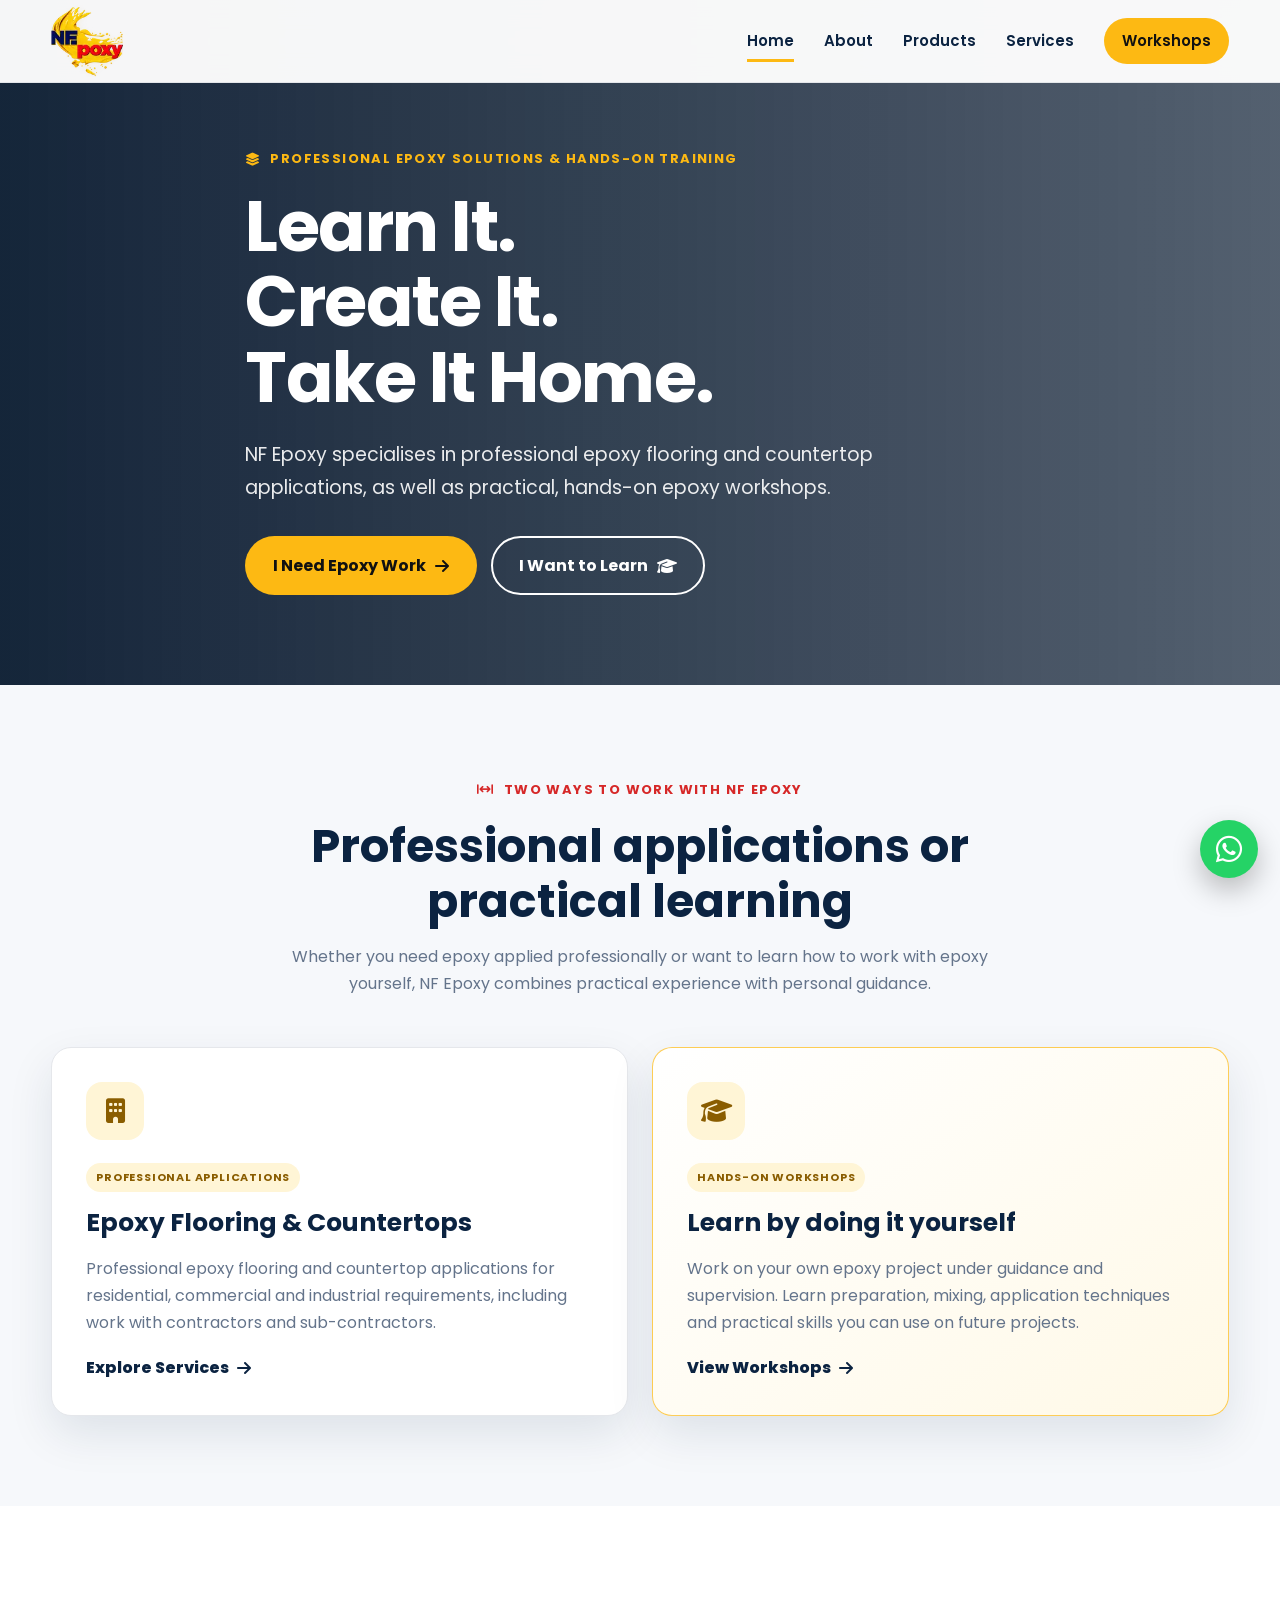
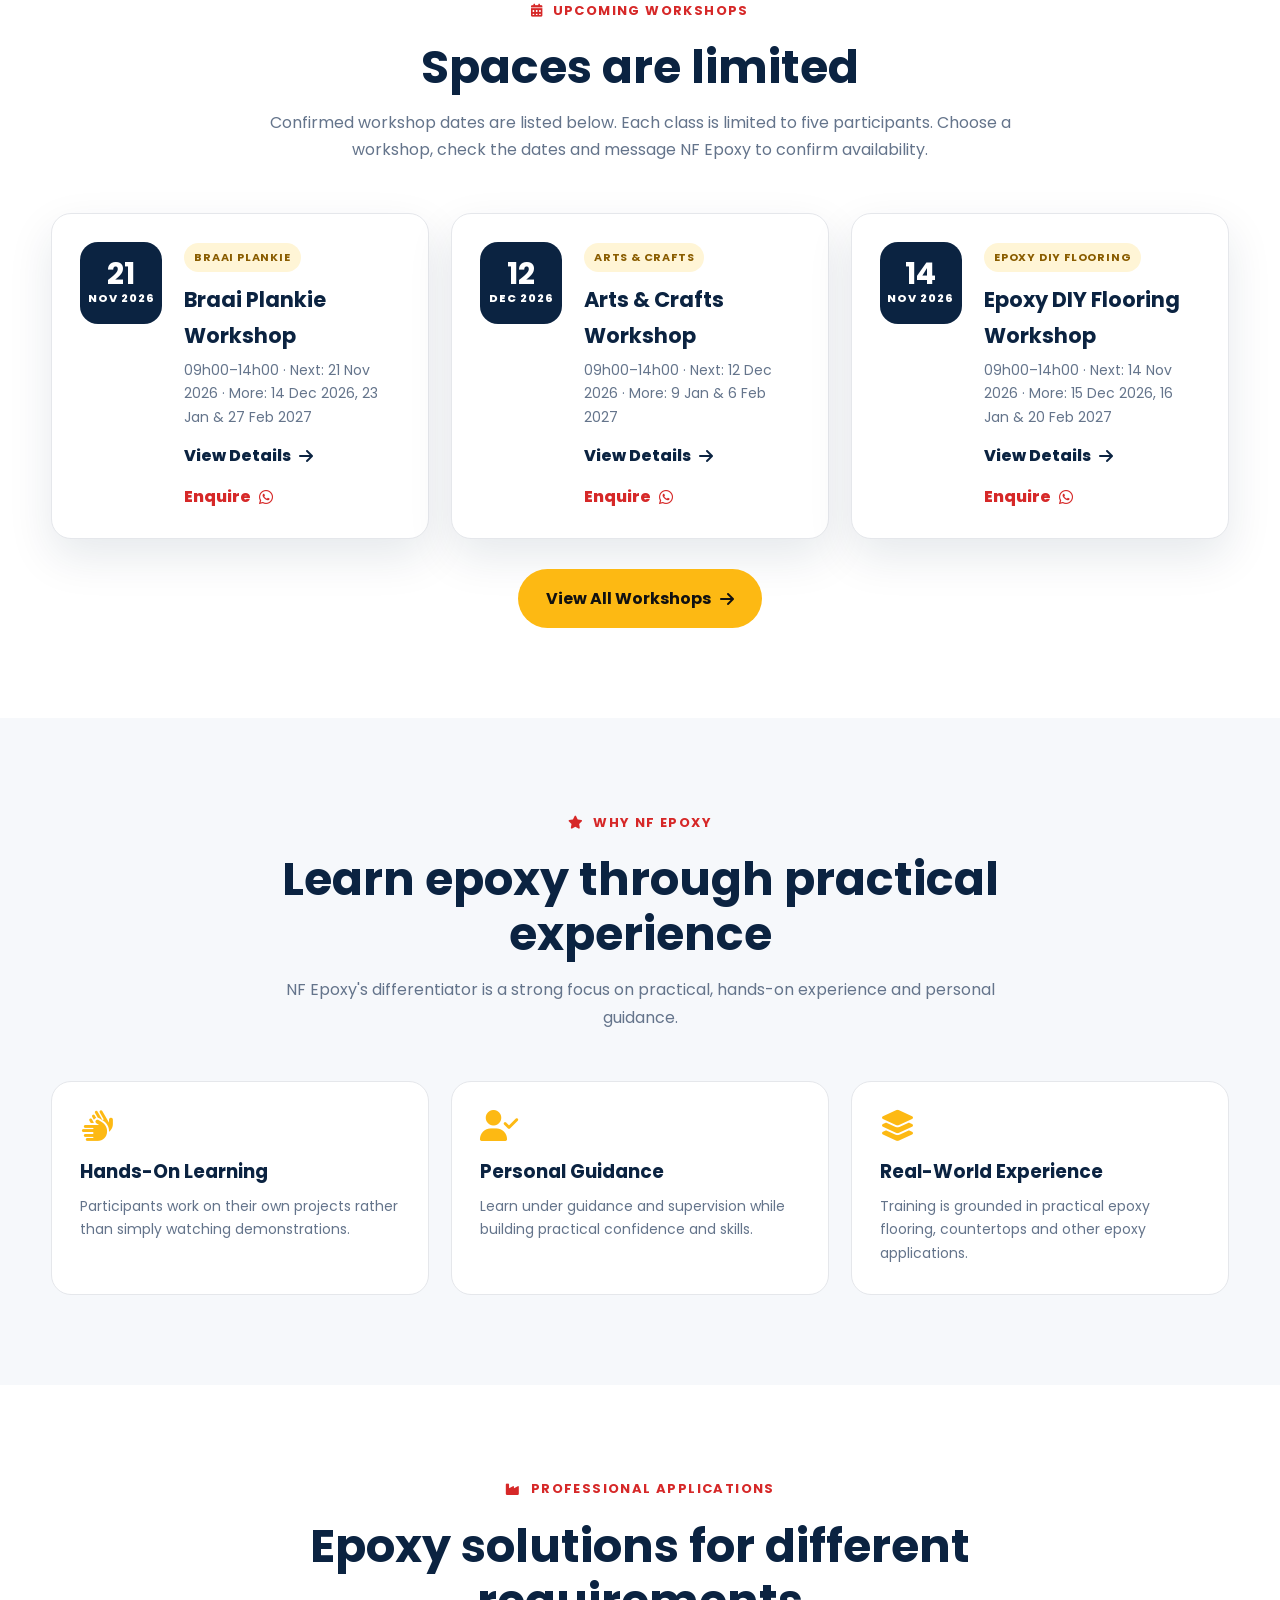
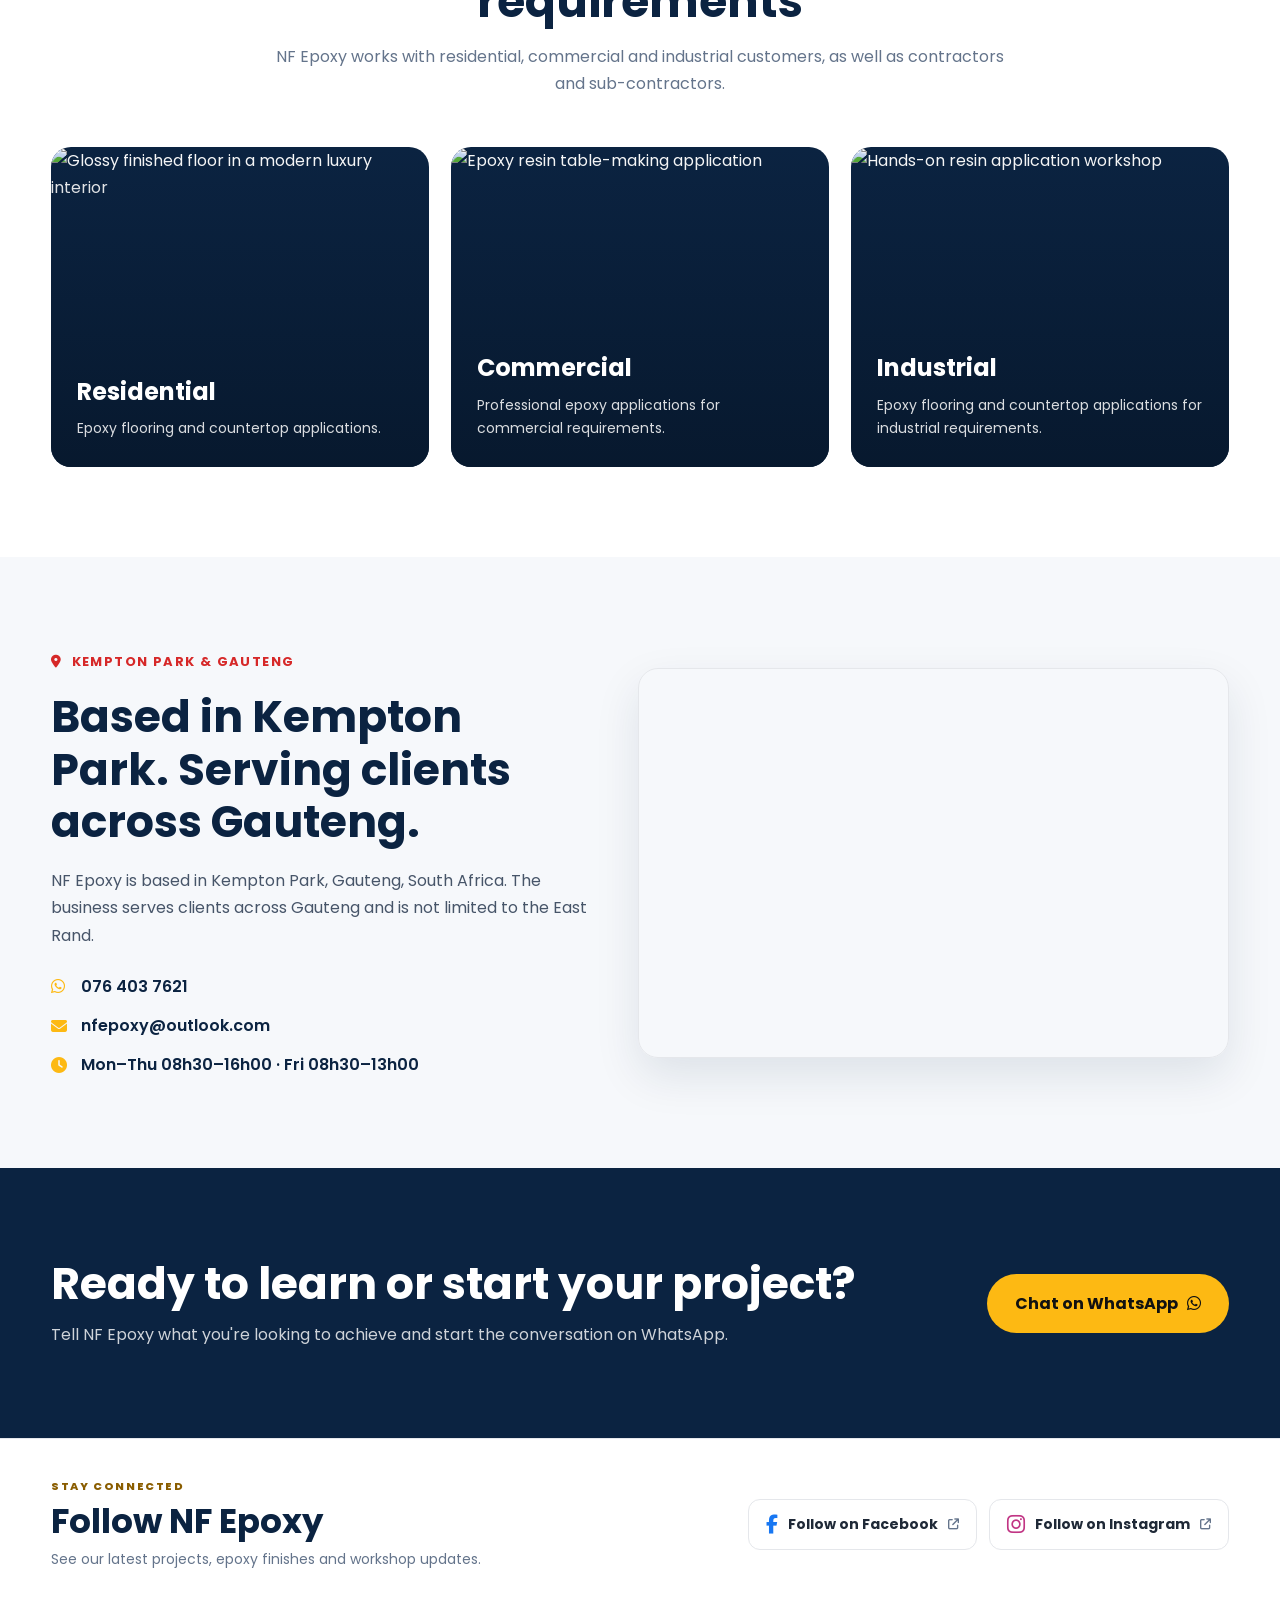
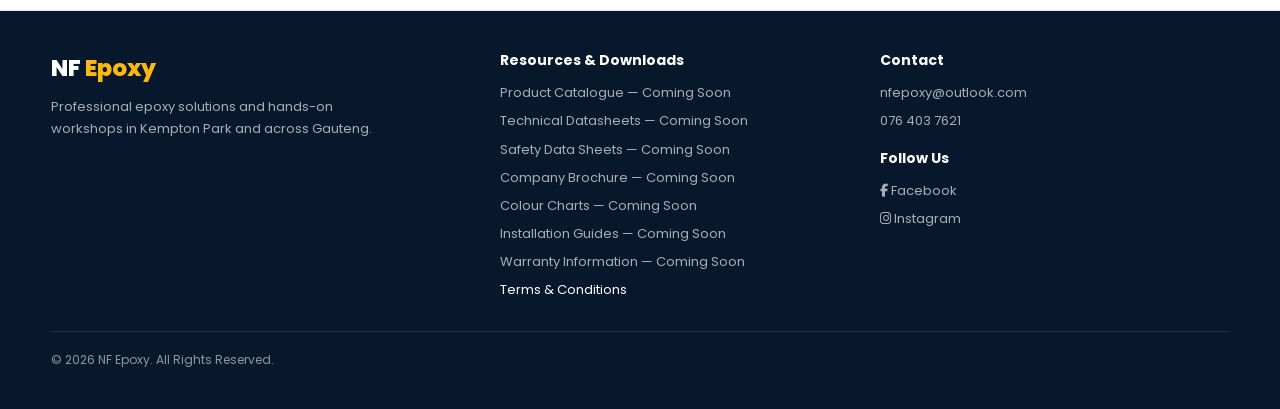
==== index.html @ d9f182e6 "Remove past workshop dates and show next upcoming sessions" ====
<!doctype html>
<html lang="en">
<head>
<meta charset="utf-8">
<meta name="viewport" content="width=device-width, initial-scale=1">
<meta name="description" content="NF Epoxy provides professional epoxy flooring and countertop applications and practical, hands-on epoxy workshops in Kempton Park and across Gauteng.">
    <link rel="icon" href="favicon.svg?v=3" type="image/svg+xml">
<link rel="manifest" href="site.webmanifest">
<meta property="og:type" content="website">
<meta property="og:site_name" content="NF Epoxy">
<meta property="og:title" content="NF Epoxy | Epoxy Solutions & Hands-On Workshops">
<meta property="og:description" content="NF Epoxy provides professional epoxy flooring and countertop applications and practical, hands-on epoxy workshops in Kempton Park and across Gauteng.">
<meta property="og:url" content="https://deighandk-lab.github.io/NF-Epoxy/">
<meta name="twitter:card" content="summary">
<link rel="canonical" href="https://deighandk-lab.github.io/NF-Epoxy/">
<meta name="theme-color" content="#0B2341">
<title>NF Epoxy | Epoxy Solutions & Hands-On Workshops</title>
<link rel="preconnect" href="https://fonts.googleapis.com"><link rel="preconnect" href="https://fonts.gstatic.com" crossorigin>
<link href="https://fonts.googleapis.com/css2?family=Poppins:wght@400;500;600;700;800&display=swap" rel="stylesheet">
<link rel="stylesheet" href="https://cdnjs.cloudflare.com/ajax/libs/font-awesome/6.5.2/css/all.min.css">
<link rel="stylesheet" href="assets/css/style.css">
</head>
<body>
<header><div class="container nav"><a class="logo" href="index.html" aria-label="NF Epoxy home">NF <span>Epoxy</span></a><nav class="nav-links" id="navLinks" aria-label="Main navigation"><a class="active" href="index.html">Home</a><a href="pages/about.html">About</a><a href="pages/products.html">Products</a><a href="pages/services.html">Services</a><a href="pages/workshops.html" class="nav-cta">Workshops</a></nav><button class="menu-toggle" id="menuToggle" aria-label="Open navigation" aria-expanded="false" aria-controls="navLinks"><i class="fas fa-bars"></i></button></div></header>
<main>
<section class="hero"><div class="container hero-content"><div class="eyebrow"><i class="fas fa-layer-group"></i> Professional Epoxy Solutions & Hands-On Training</div><h1>Learn It.<br>Create It.<br>Take It Home.</h1><p>NF Epoxy specialises in professional epoxy flooring and countertop applications, as well as practical, hands-on epoxy workshops.</p><div class="actions"><a class="btn primary" href="pages/services.html">I Need Epoxy Work <i class="fas fa-arrow-right"></i></a><a class="btn outline" href="pages/workshops.html">I Want to Learn <i class="fas fa-graduation-cap"></i></a></div></div></section>
<section><div class="container"><div class="section-head"><div class="eyebrow" style="color:var(--red)"><i class="fas fa-arrows-left-right-to-line"></i> Two Ways to Work With NF Epoxy</div><h2>Professional applications or practical learning</h2><p>Whether you need epoxy applied professionally or want to learn how to work with epoxy yourself, NF Epoxy combines practical experience with personal guidance.</p></div><div class="dual-grid"><article class="dual-card"><div class="dual-icon"><i class="fas fa-building"></i></div><span class="tag">Professional Applications</span><h3>Epoxy Flooring & Countertops</h3><p>Professional epoxy flooring and countertop applications for residential, commercial and industrial requirements, including work with contractors and sub-contractors.</p><a class="text-link" href="pages/services.html">Explore Services <i class="fas fa-arrow-right"></i></a></article><article class="dual-card featured"><div class="dual-icon"><i class="fas fa-graduation-cap"></i></div><span class="tag">Hands-On Workshops</span><h3>Learn by doing it yourself</h3><p>Work on your own epoxy project under guidance and supervision. Learn preparation, mixing, application techniques and practical skills you can use on future projects.</p><a class="text-link" href="pages/workshops.html">View Workshops <i class="fas fa-arrow-right"></i></a></article></div></div></section>
<section class="light"><div class="container"><div class="section-head"><div class="eyebrow" style="color:var(--red)"><i class="fas fa-calendar-days"></i> Upcoming Workshops</div><h2>Spaces are limited</h2><p>Confirmed workshop dates are listed below. Each class is limited to five participants. Choose a workshop, check the dates and message NF Epoxy to confirm availability.</p></div><div class="workshop-preview-grid"><article class="workshop-preview"><div class="date-badge"><strong>21</strong><span>NOV 2026</span></div><div><span class="tag">Braai Plankie</span><h3>Braai Plankie Workshop</h3><p>09h00–14h00 · Next: 21 Nov 2026 · More: 14 Dec 2026, 23 Jan & 27 Feb 2027</p><div class="preview-actions"><a class="text-link" href="pages/workshops.html#braai-workshop">View Details <i class="fas fa-arrow-right"></i></a><a class="text-link" href="https://wa.me/27764037621?text=Hi%20NF%20Epoxy%2C%20I%E2%80%99d%20like%20to%20enquire%20about%20the%20Braai%20Plankie%20Workshop%20on%2021%20November%202026.%20Please%20confirm%20availability.">Enquire <i class="fab fa-whatsapp"></i></a></div></div></article><article class="workshop-preview"><div class="date-badge"><strong>12</strong><span>DEC 2026</span></div><div><span class="tag">Arts & Crafts</span><h3>Arts & Crafts Workshop</h3><p>09h00–14h00 · Next: 12 Dec 2026 · More: 9 Jan & 6 Feb 2027</p><div class="preview-actions"><a class="text-link" href="pages/workshops.html#arts-crafts-workshop">View Details <i class="fas fa-arrow-right"></i></a><a class="text-link" href="https://wa.me/27764037621?text=Hi%20NF%20Epoxy%2C%20I%E2%80%99d%20like%20to%20enquire%20about%20the%20Arts%20%26%20Crafts%20Workshop%20on%2012%20December%202026.%20Please%20confirm%20availability.">Enquire <i class="fab fa-whatsapp"></i></a></div></div></article><article class="workshop-preview"><div class="date-badge"><strong>14</strong><span>NOV 2026</span></div><div><span class="tag">Epoxy DIY Flooring</span><h3>Epoxy DIY Flooring Workshop</h3><p>09h00–14h00 · Next: 14 Nov 2026 · More: 15 Dec 2026, 16 Jan & 20 Feb 2027</p><div class="preview-actions"><a class="text-link" href="pages/workshops.html#flooring-workshop">View Details <i class="fas fa-arrow-right"></i></a><a class="text-link" href="https://wa.me/27764037621?text=Hi%20NF%20Epoxy%2C%20I%E2%80%99d%20like%20to%20enquire%20about%20the%20Epoxy%20DIY%20Flooring%20Workshop%20on%2014%20November%202026.%20Please%20confirm%20availability.">Enquire <i class="fab fa-whatsapp"></i></a></div></div></article></div><div style="text-align:center;margin-top:30px"><a class="btn primary" href="pages/workshops.html">View All Workshops <i class="fas fa-arrow-right"></i></a></div></div></section>
<section><div class="container"><div class="section-head"><div class="eyebrow" style="color:var(--red)"><i class="fas fa-star"></i> Why NF Epoxy</div><h2>Learn epoxy through practical experience</h2><p>NF Epoxy's differentiator is a strong focus on practical, hands-on experience and personal guidance.</p></div><div class="features"><article class="feature"><i class="fas fa-hands"></i><h3>Hands-On Learning</h3><p>Participants work on their own projects rather than simply watching demonstrations.</p></article><article class="feature"><i class="fas fa-user-check"></i><h3>Personal Guidance</h3><p>Learn under guidance and supervision while building practical confidence and skills.</p></article><article class="feature"><i class="fas fa-layer-group"></i><h3>Real-World Experience</h3><p>Training is grounded in practical epoxy flooring, countertops and other epoxy applications.</p></article></div></div></section>
<section class="light"><div class="container"><div class="section-head"><div class="eyebrow" style="color:var(--red)"><i class="fas fa-industry"></i> Professional Applications</div><h2>Epoxy solutions for different requirements</h2><p>NF Epoxy works with residential, commercial and industrial customers, as well as contractors and sub-contractors.</p></div><div class="application-grid"><article class="application"><img src="https://images.pexels.com/photos/7257922/pexels-photo-7257922.jpeg?auto=compress&cs=tinysrgb&dpr=1&w=900" alt="Glossy finished floor in a modern luxury interior" loading="lazy" decoding="async"><div class="overlay"><h3>Residential</h3><p>Epoxy flooring and countertop applications.</p></div></article><article class="application"><img src="https://images.pexels.com/photos/15209792/pexels-photo-15209792/free-photo-of-man-making-table.jpeg?auto=compress&cs=tinysrgb&dpr=1&w=900" alt="Epoxy resin table-making application" loading="lazy" decoding="async"><div class="overlay"><h3>Commercial</h3><p>Professional epoxy applications for commercial requirements.</p></div></article><article class="application"><img src="https://images.pexels.com/photos/15060419/pexels-photo-15060419/free-photo-of-a-man-is-using-a-torch-to-make-a-wooden-object.jpeg?auto=compress&cs=tinysrgb&dpr=1&w=900" alt="Hands-on resin application workshop" loading="lazy" decoding="async"><div class="overlay"><h3>Industrial</h3><p>Epoxy flooring and countertop applications for industrial requirements.</p></div></article></div></div></section>
<section><div class="container location-section"><div class="copy"><div class="eyebrow" style="color:var(--red)"><i class="fas fa-location-dot"></i> Kempton Park & Gauteng</div><h2>Based in Kempton Park. Serving clients across Gauteng.</h2><p>NF Epoxy is based in Kempton Park, Gauteng, South Africa. The business serves clients across Gauteng and is not limited to the East Rand.</p><div class="contact-mini"><div><i class="fab fa-whatsapp"></i><a href="https://wa.me/27764037621">076 403 7621</a></div><div><i class="fas fa-envelope"></i><a href="mailto:nfepoxy@outlook.com">nfepoxy@outlook.com</a></div><div><i class="fas fa-clock"></i><span>Mon–Thu 08h30–16h00 · Fri 08h30–13h00</span></div></div></div><div class="map-wrap"><iframe title="Map showing Kempton Park, Gauteng" src="https://www.google.com/maps?q=Kempton%20Park%2C%20Gauteng%2C%20South%20Africa&output=embed" loading="lazy" referrerpolicy="no-referrer-when-downgrade"></iframe></div></div></section>
<section class="cta"><div class="container cta-box"><div><h2>Ready to learn or start your project?</h2><p>Tell NF Epoxy what you're looking to achieve and start the conversation on WhatsApp.</p></div><a class="btn primary" href="https://wa.me/27764037621?text=Hi%20NF%20Epoxy%2C%20I%E2%80%99d%20like%20to%20make%20an%20enquiry.">Chat on WhatsApp <i class="fab fa-whatsapp"></i></a></div></section>
</main>
<section class="social-follow"><div class="container social-follow-inner"><div><span class="social-follow-eyebrow">STAY CONNECTED</span><h2>Follow NF Epoxy</h2><p>See our latest projects, epoxy finishes and workshop updates.</p></div><div class="social-follow-links"><a class="social-follow-link facebook-link" href="https://www.facebook.com/profile.php?id=61595437467172" target="_blank" rel="noopener noreferrer"><i class="fab fa-facebook-f" aria-hidden="true"></i><span>Follow on Facebook</span><i class="fas fa-arrow-up-right-from-square social-external" aria-hidden="true"></i></a><a class="social-follow-link instagram-link" href="https://www.instagram.com/nfepoxyza/" target="_blank" rel="noopener noreferrer"><i class="fab fa-instagram" aria-hidden="true"></i><span>Follow on Instagram</span><i class="fas fa-arrow-up-right-from-square social-external" aria-hidden="true"></i></a></div></div></section>
<footer><div class="container footer"><div><div class="footer-logo">NF <span>Epoxy</span></div><p class="footer-copy">Professional epoxy solutions and hands-on workshops in Kempton Park and across Gauteng.</p></div><div class="footer-links"><strong>Resources & Downloads</strong><span>Product Catalogue — Coming Soon</span><span>Technical Datasheets — Coming Soon</span><span>Safety Data Sheets — Coming Soon</span><span>Company Brochure — Coming Soon</span><span>Colour Charts — Coming Soon</span><span>Installation Guides — Coming Soon</span><span>Warranty Information — Coming Soon</span></div><div class="footer-contact"><strong>Contact</strong><a href="mailto:nfepoxy@outlook.com">nfepoxy@outlook.com</a><a href="tel:+27764037621">076 403 7621</a><strong class="social-heading">Follow Us</strong><a href="https://www.facebook.com/profile.php?id=61595437467172" target="_blank" rel="noopener noreferrer" aria-label="NF Epoxy on Facebook"><i class="fab fa-facebook-f" aria-hidden="true"></i> Facebook</a><a href="https://www.instagram.com/nfepoxyza/" target="_blank" rel="noopener noreferrer" aria-label="NF Epoxy on Instagram"><i class="fab fa-instagram" aria-hidden="true"></i> Instagram</a></div><div class="copyright">© 2026 NF Epoxy. All Rights Reserved.</div></div></footer>
<a class="whatsapp-float" href="https://wa.me/27764037621?text=Hi%20NF%20Epoxy%2C%20I%E2%80%99d%20like%20to%20make%20an%20enquiry." aria-label="Chat with NF Epoxy on WhatsApp"><i class="fab fa-whatsapp"></i></a>
<script src="assets/js/main.js"></script>
</body>
</html>
---- assets/css/style.css ----
:root{--navy:#0B2341;--navy-dark:#07182d;--yellow:#FDB913;--red:#D62828;--bg:#F6F8FB;--text:#1F2937;--muted:#64748B;--white:#fff;--border:#E5E7EB;--shadow:0 18px 45px rgba(11,35,65,.10);--radius:20px}*{box-sizing:border-box;margin:0;padding:0;scroll-behavior:smooth}html{scroll-padding-top:82px}body{font-family:Poppins,sans-serif;background:var(--bg);color:var(--text);line-height:1.7}a{text-decoration:none;color:inherit}img{display:block;width:100%;height:auto}button{font:inherit}.container{width:min(1180px,92%);margin:auto}header{position:fixed;inset:0 0 auto;z-index:1000;background:rgba(255,255,255,.96);backdrop-filter:blur(14px);border-bottom:1px solid rgba(11,35,65,.08)}.nav{height:82px;display:flex;align-items:center;justify-content:space-between}.logo{font-size:28px;font-weight:800;color:var(--navy)}.logo span,.footer-logo span{color:var(--yellow)}.nav-links{display:flex;align-items:center;gap:30px}.nav-links a{font-size:15px;font-weight:600;color:var(--navy);position:relative}.nav-links a:not(.nav-cta)::after{content:"";position:absolute;left:0;bottom:-8px;width:0;height:3px;background:var(--yellow);transition:.25s}.nav-links a:hover::after,.nav-links a.active::after{width:100%}.nav-cta{background:var(--yellow);padding:10px 18px;border-radius:999px;color:#111!important}.menu-toggle{display:none;border:0;background:transparent;color:var(--navy);font-size:24px;cursor:pointer}.hero{min-height:72vh;padding:145px 0 90px;display:flex;align-items:center;color:#fff;background:linear-gradient(90deg,rgba(7,24,45,.94),rgba(7,24,45,.68)),url("https://images.pexels.com/photos/18273275/pexels-photo-18273275/free-photo-of-interior-of-a-modern-luxury-house.jpeg?auto=compress&dpr=1&w=1800") center/cover no-repeat}.hero-content{max-width:790px}.eyebrow{display:inline-flex;gap:9px;align-items:center;color:var(--yellow);font-size:13px;font-weight:700;letter-spacing:1.4px;text-transform:uppercase;margin-bottom:18px}.hero h1{font-size:clamp(43px,6vw,70px);line-height:1.08;letter-spacing:-1.5px;margin-bottom:24px}.hero p{max-width:700px;font-size:19px;color:rgba(255,255,255,.9);margin-bottom:32px}.actions{display:flex;flex-wrap:wrap;gap:14px}.btn{display:inline-flex;align-items:center;justify-content:center;gap:9px;padding:14px 26px;border-radius:999px;font-weight:700;border:2px solid transparent;transition:.25s;cursor:pointer}.primary{background:var(--yellow);color:#111}.primary:hover{transform:translateY(-3px);box-shadow:0 12px 25px rgba(253,185,19,.25)}.outline{border-color:#fff;color:#fff}.outline:hover{background:#fff;color:var(--navy)}section{padding:90px 0}.light{background:var(--white)}.section-head{text-align:center;max-width:760px;margin:0 auto 50px}.section-head h2{font-size:clamp(32px,4vw,46px);line-height:1.2;color:var(--navy);margin-bottom:14px}.section-head p{color:var(--muted)}.split{display:grid;grid-template-columns:1fr 1fr;gap:60px;align-items:center}.copy h2{font-size:clamp(32px,4vw,44px);line-height:1.2;color:var(--navy);margin-bottom:18px}.copy p{color:#475569;margin-bottom:16px}.checks{list-style:none;display:grid;gap:10px;margin-top:18px}.checks li{display:flex;gap:10px}.checks i{color:var(--yellow);margin-top:5px}.dual-grid{display:grid;grid-template-columns:1fr 1fr;gap:24px}.dual-card,.service-card{padding:34px;background:#fff;border:1px solid var(--border);border-radius:var(--radius);box-shadow:var(--shadow);position:relative}.dual-card.featured{border-color:rgba(253,185,19,.7);background:linear-gradient(145deg,#fff,#fff9e7)}.dual-icon,.product-icon{width:58px;height:58px;display:grid;place-items:center;border-radius:16px;background:#FFF5D6;color:#8A5D00;font-size:25px;margin-bottom:22px}.dual-card h3,.service-card h3{color:var(--navy);font-size:25px;margin-bottom:10px}.dual-card p,.service-card p{color:var(--muted);margin-bottom:18px}.text-link{border:0;background:transparent;color:var(--navy);font-weight:800;display:inline-flex;gap:8px;align-items:center;cursor:pointer}.text-link:hover{color:var(--red)}.tag{display:inline-block;margin-bottom:10px;padding:5px 10px;border-radius:999px;background:#FFF5D6;color:#8A5D00;font-size:11px;font-weight:700;text-transform:uppercase;letter-spacing:.8px}.cards{display:grid;grid-template-columns:repeat(3,1fr);gap:22px}.card{background:#fff;border:1px solid var(--border);border-radius:var(--radius);overflow:hidden;box-shadow:var(--shadow)}.card-body{padding:24px}.card h3{color:var(--navy);font-size:20px;margin-bottom:8px}.card p{font-size:14px;color:var(--muted)}.features{display:grid;grid-template-columns:repeat(3,1fr);gap:22px}.feature{padding:28px;background:#fff;border:1px solid var(--border);border-radius:var(--radius)}.feature i{font-size:31px;color:var(--yellow);margin-bottom:15px}.feature h3{color:var(--navy);margin-bottom:7px}.feature p{font-size:14px;color:var(--muted)}.application-grid{display:grid;grid-template-columns:repeat(3,1fr);gap:22px}.application{min-height:320px;position:relative;overflow:hidden;border-radius:var(--radius);color:#fff;background:var(--navy)}.application img{height:100%;min-height:320px;object-fit:cover;transition:.3s}.application:hover img{transform:scale(1.04)}.overlay{position:absolute;inset:0;display:flex;flex-direction:column;justify-content:flex-end;padding:26px;background:linear-gradient(transparent,rgba(7,24,45,.94))}.overlay h3{font-size:24px;margin-bottom:5px}.overlay p{font-size:14px;color:rgba(255,255,255,.85)}.workshop-preview-grid{display:grid;grid-template-columns:repeat(3,1fr);gap:22px}.workshop-preview{display:grid;grid-template-columns:auto 1fr;gap:22px;padding:28px;background:#fff;border:1px solid var(--border);border-radius:var(--radius);box-shadow:var(--shadow)}.date-badge{width:82px;height:82px;border-radius:18px;background:var(--navy);color:#fff;display:flex;flex-direction:column;align-items:center;justify-content:center}.date-badge strong{font-size:30px;line-height:1}.date-badge span{font-size:11px;font-weight:800;letter-spacing:1px}.workshop-preview h3{color:var(--navy);font-size:21px;margin-bottom:5px}.workshop-preview p{color:var(--muted);font-size:14px;margin-bottom:12px}.workshop-grid{display:grid;grid-template-columns:repeat(3,1fr);gap:26px}.flip-card{perspective:1400px;min-height:650px;scroll-margin-top:110px}.flip-inner{position:relative;width:100%;height:100%;min-height:650px;transition:transform .65s;transform-style:preserve-3d}.flip-card.flipped .flip-inner{transform:rotateY(180deg)}.flip-face{position:absolute;inset:0;backface-visibility:hidden;border:1px solid var(--border);border-radius:var(--radius);box-shadow:var(--shadow);padding:34px;background:#fff;overflow:auto}.flip-front{display:flex;flex-direction:column;align-items:flex-start;justify-content:center;background:linear-gradient(145deg,#fff,#f7f9fc)}.flip-front h3{font-size:30px;color:var(--navy);line-height:1.2;margin-bottom:10px}.flip-front p{color:var(--muted);margin-bottom:24px}.workshop-date{display:flex;align-items:center;gap:12px;color:var(--navy);margin-bottom:20px}.workshop-date strong{font-size:64px;line-height:1}.workshop-date span{font-size:14px;font-weight:800;line-height:1.15;letter-spacing:1px}.workshop-dates{display:flex;flex-wrap:wrap;gap:8px;margin:0 0 24px}.workshop-dates span{display:inline-flex;align-items:center;padding:7px 10px;border-radius:999px;background:#FFF5D6;color:#8A5D00;font-size:12px;font-weight:800}.flip-back{transform:rotateY(180deg)}.flip-back h3{font-size:26px;color:var(--navy);margin-bottom:10px}.flip-back .checks{font-size:14px}.price-row{display:grid;grid-template-columns:1fr 1fr;gap:14px;margin:24px 0}.price-row>div{padding:16px;border:1px solid var(--border);border-radius:14px;background:#F8FAFC}.price-row small{display:block;color:var(--muted);font-size:11px;line-height:1.4}.price-row strong{display:block;color:var(--navy);font-size:22px}.availability{font-weight:700;color:var(--red);font-size:14px}.card-actions{display:flex;align-items:center;gap:18px;flex-wrap:wrap;margin-top:18px}.category-grid,.audience-grid,.resource-grid{display:grid;grid-template-columns:repeat(3,1fr);gap:18px}.category-card{padding:24px;border:1px solid var(--border);border-radius:16px;background:#fff;text-align:center}.category-card i{font-size:25px;color:var(--yellow);margin-bottom:10px}.category-card h3{color:var(--navy);font-size:18px}.category-card span{font-size:12px;color:var(--muted)}.audience-grid{grid-template-columns:repeat(3,1fr)}.audience-grid span{padding:18px;text-align:center;background:#fff;border:1px solid var(--border);border-radius:14px;font-weight:700;color:var(--navy)}.service-grid{display:grid;grid-template-columns:1fr 1fr;gap:24px}.placeholder{border:2px dashed #CBD5E1;background:#F8FAFC;border-radius:var(--radius);padding:30px;text-align:center;color:var(--muted)}.placeholder strong{display:block;color:var(--navy);font-size:18px;margin-bottom:6px}.placeholder small{display:block;margin-top:10px;color:#94A3B8}.product-placeholder{overflow:visible}.map-wrap{overflow:hidden;border-radius:var(--radius);border:1px solid var(--border);box-shadow:var(--shadow);height:390px}.map-wrap iframe{width:100%;height:100%;border:0}.location-section{display:grid;grid-template-columns:1fr 1.1fr;gap:50px;align-items:center}.copy h2{font-size:clamp(32px,4vw,44px);line-height:1.2;color:var(--navy);margin-bottom:18px}.copy p{color:#475569;margin-bottom:16px}.contact-mini{display:grid;gap:12px;margin-top:24px}.contact-mini div{display:flex;gap:10px;align-items:center;color:var(--navy);font-weight:600}.contact-mini i{color:var(--yellow);width:20px}.about-panel h2{font-size:clamp(32px,4vw,44px);line-height:1.2;color:var(--navy);margin-bottom:18px}.about-panel p{color:#475569;margin-bottom:16px}.stat-card{padding:24px;background:#fff;border:1px solid var(--border);border-radius:16px}.stat-card strong{display:block;color:var(--navy);font-size:21px}.stat-card span{font-size:13px;color:var(--muted)}.about-stat-grid{display:grid;grid-template-columns:1fr 1fr;gap:16px}.resource-grid{grid-template-columns:repeat(4,1fr)}.cta{background:var(--navy);color:#fff}.cta-box{display:flex;align-items:center;justify-content:space-between;gap:30px}.cta h2{font-size:clamp(30px,4vw,44px);line-height:1.2;margin-bottom:10px}.cta p{color:rgba(255,255,255,.8)}footer{background:var(--navy-dark);color:#fff;padding:38px 0}.footer{display:grid;grid-template-columns:1.2fr 1fr 1fr;gap:30px;align-items:start}.footer-logo{font-size:23px;font-weight:800}.footer-copy{font-size:13px;color:rgba(255,255,255,.65);max-width:330px;margin-top:8px}.footer-links,.footer-contact{display:grid;gap:6px;font-size:13px}.footer-links strong,.footer-contact strong{font-size:14px;color:#fff;margin-bottom:4px}.footer-links span,.footer-contact span,.footer-contact a{color:rgba(255,255,255,.65)}.footer-contact a:hover{color:var(--yellow)}.copyright{grid-column:1/-1;border-top:1px solid rgba(255,255,255,.12);padding-top:18px;font-size:12px;color:rgba(255,255,255,.55)}.whatsapp-float{position:fixed;right:22px;bottom:22px;width:58px;height:58px;border-radius:50%;display:grid;place-items:center;background:#25D366;color:#fff;font-size:30px;z-index:1100;box-shadow:0 12px 28px rgba(0,0,0,.25);transition:.2s}.whatsapp-float:hover{transform:translateY(-3px)}:focus-visible{outline:3px solid var(--yellow);outline-offset:3px}@media(max-width:1100px){.workshop-grid{grid-template-columns:1fr 1fr}.workshop-preview-grid{grid-template-columns:1fr 1fr}}@media(max-width:900px){.menu-toggle{display:block}.nav-links{position:absolute;top:82px;left:0;width:100%;display:none;flex-direction:column;align-items:stretch;gap:0;padding:18px 4%;background:#fff;border-bottom:1px solid var(--border);box-shadow:0 15px 30px rgba(0,0,0,.08)}.nav-links.open{display:flex}.nav-links a{padding:12px 0}.nav-cta{text-align:center;margin-top:8px}.split,.location-section{grid-template-columns:1fr}.dual-grid,.workshop-grid,.service-grid,.workshop-preview-grid{grid-template-columns:1fr}.cards,.features,.application-grid,.category-grid,.audience-grid,.resource-grid{grid-template-columns:1fr 1fr}.about-stat-grid{order:-1}.cta-box{flex-direction:column;align-items:flex-start}.footer{grid-template-columns:1fr 1fr}.copyright{grid-column:1/-1}}@media(max-width:620px){.nav{height:74px}.nav-links{top:74px}.hero{min-height:80vh;padding:120px 0 70px}.hero p{font-size:17px}.actions{flex-direction:column}.actions .btn{width:100%}section{padding:68px 0}.cards,.features,.application-grid,.category-grid,.audience-grid,.resource-grid,.footer{grid-template-columns:1fr}.flip-card,.flip-inner{min-height:690px}.flip-face{padding:24px}.price-row{grid-template-columns:1fr}.workshop-preview{grid-template-columns:1fr}.date-badge{width:74px;height:74px}.location-section{gap:28px}.map-wrap{height:300px}.whatsapp-float{width:54px;height:54px;right:16px;bottom:16px;font-size:27px}.copyright{grid-column:auto}}
/* Final accessibility and mobile polish */
@media(max-width:620px){.logo img{height:60px!important;max-width:190px!important}.contact-mini a{color:var(--navy);font-weight:600}.contact-mini a:hover{color:var(--red)}}
.contact-mini a{color:var(--navy);font-weight:600}.contact-mini a:hover{color:var(--red)}

.preview-actions{display:flex;flex-wrap:wrap;gap:14px;margin-top:10px}.preview-actions .text-link:last-child{color:var(--red)}.preview-actions .text-link:last-child:hover{color:var(--navy)}@media(max-width:620px){.preview-actions{gap:10px}.preview-actions .text-link{font-size:14px}}

.service-actions{display:flex;align-items:center;flex-wrap:wrap;gap:14px;margin-top:18px}.service-actions .btn{padding:11px 18px}.service-actions .text-link{font-size:14px}.service-actions .text-link:hover{color:var(--red)}@media(max-width:620px){.service-actions{align-items:stretch;flex-direction:column;gap:10px}.service-actions .btn{width:100%}.service-actions .text-link{justify-content:center}}

/* Social media follow strip */
.social-follow{padding:38px 0;background:#fff;border-top:1px solid var(--border);border-bottom:1px solid var(--border)}.social-follow-inner{display:flex;align-items:center;justify-content:space-between;gap:28px}.social-follow-eyebrow{display:block;color:#8A5D00;font-size:11px;font-weight:800;letter-spacing:1.6px;margin-bottom:5px}.social-follow h2{color:var(--navy);font-size:clamp(25px,3vw,34px);line-height:1.2;margin-bottom:6px}.social-follow p{color:var(--muted);font-size:14px}.social-follow-links{display:flex;gap:12px;flex-wrap:wrap}.social-follow-link{display:inline-flex;align-items:center;gap:10px;padding:13px 17px;border-radius:12px;font-weight:700;font-size:14px;border:1px solid var(--border);transition:transform .2s,box-shadow .2s}.social-follow-link:hover{transform:translateY(-2px);box-shadow:var(--shadow)}.social-follow-link .fa-facebook-f{color:#1877F2;font-size:19px}.social-follow-link .fa-instagram{color:#C13584;font-size:21px}.social-follow-link .social-external{font-size:11px;color:var(--muted)}.social-heading{margin-top:8px}@media(max-width:760px){.social-follow-inner{align-items:flex-start;flex-direction:column}.social-follow-links{width:100%}.social-follow-link{flex:1;justify-content:center}}
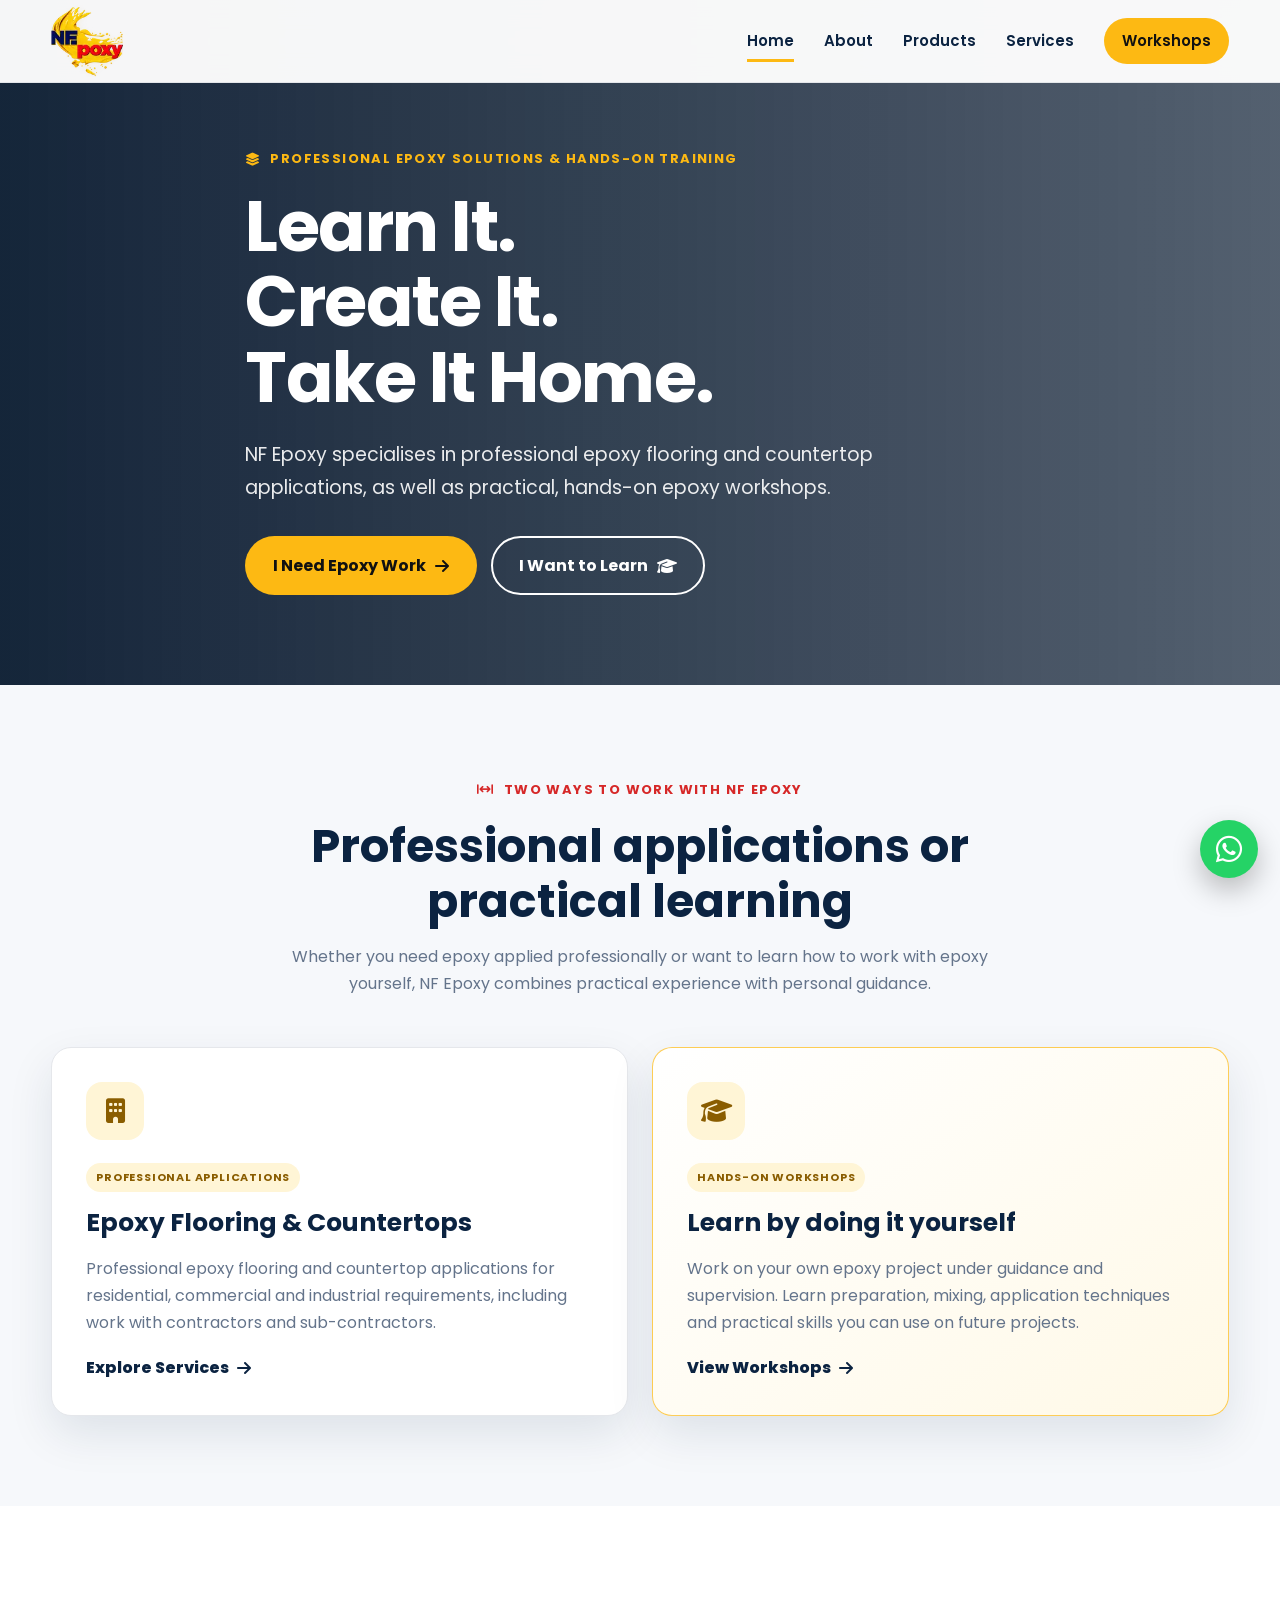
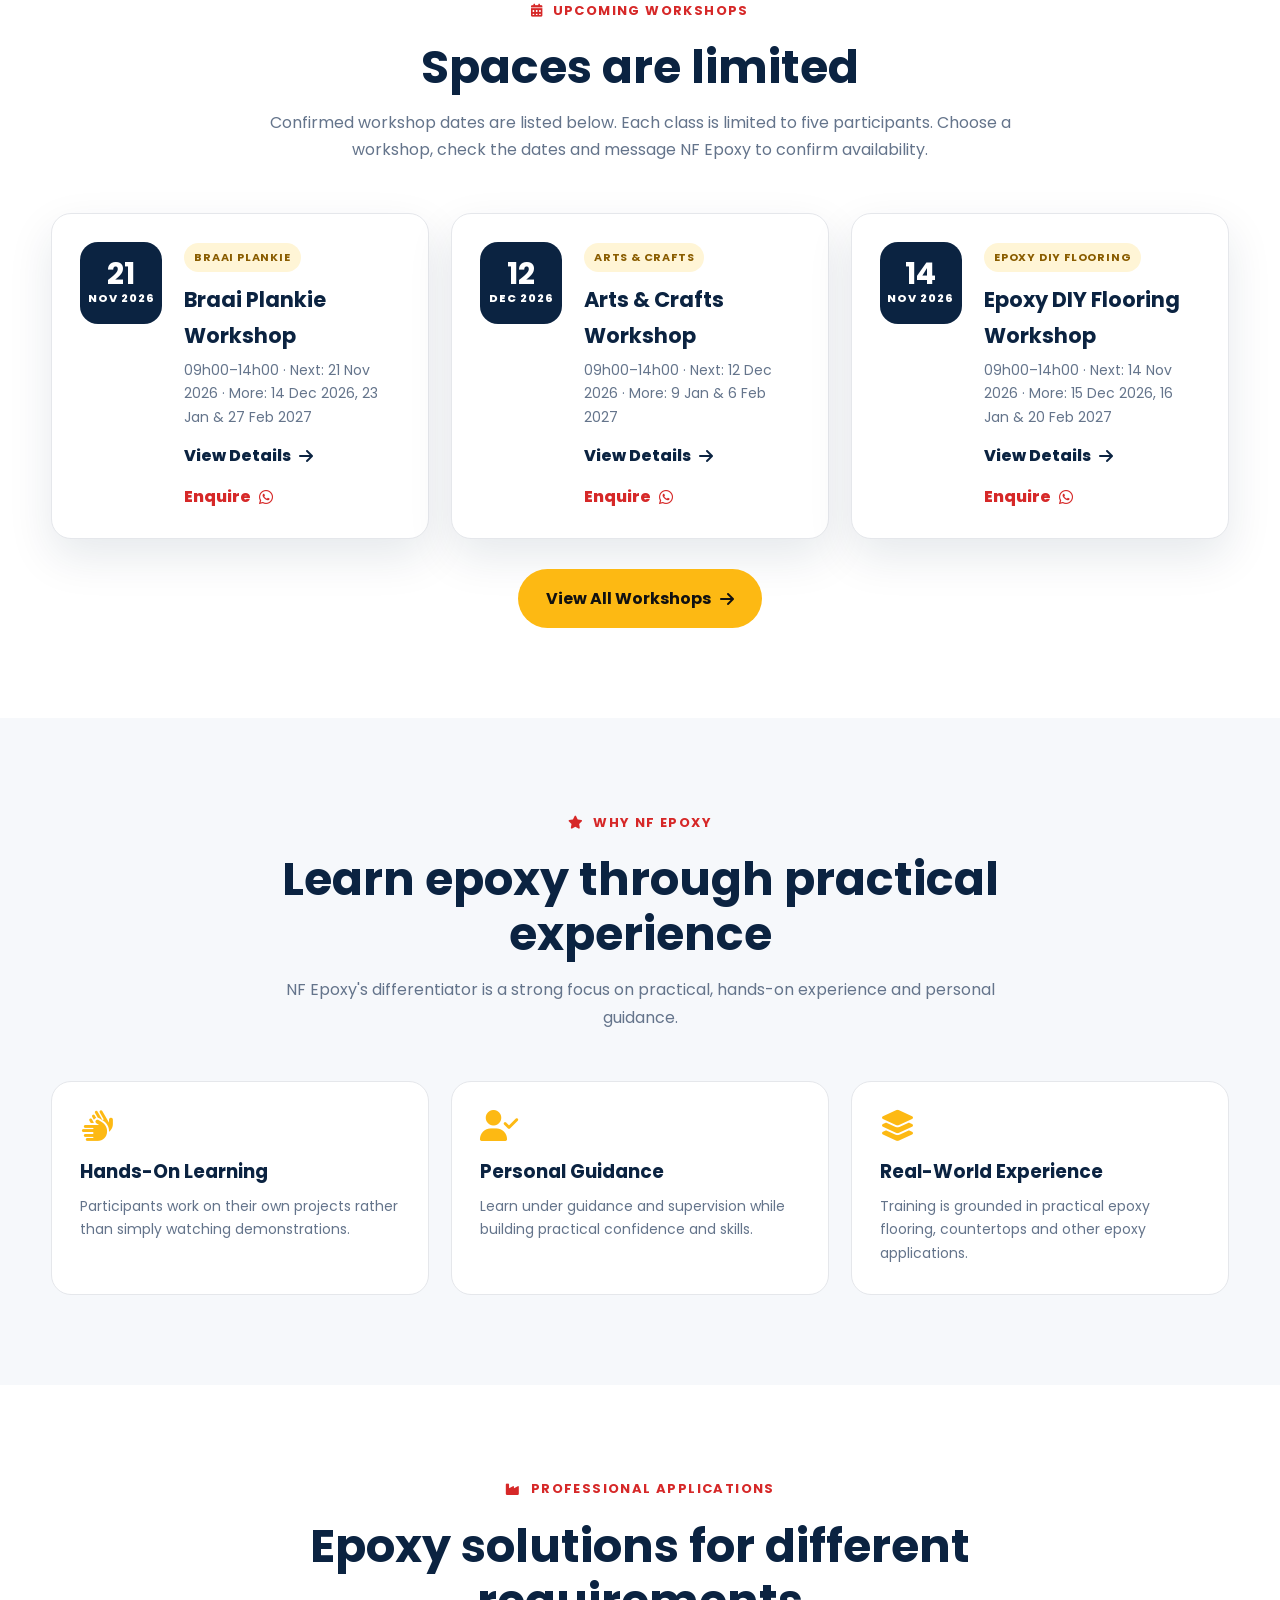
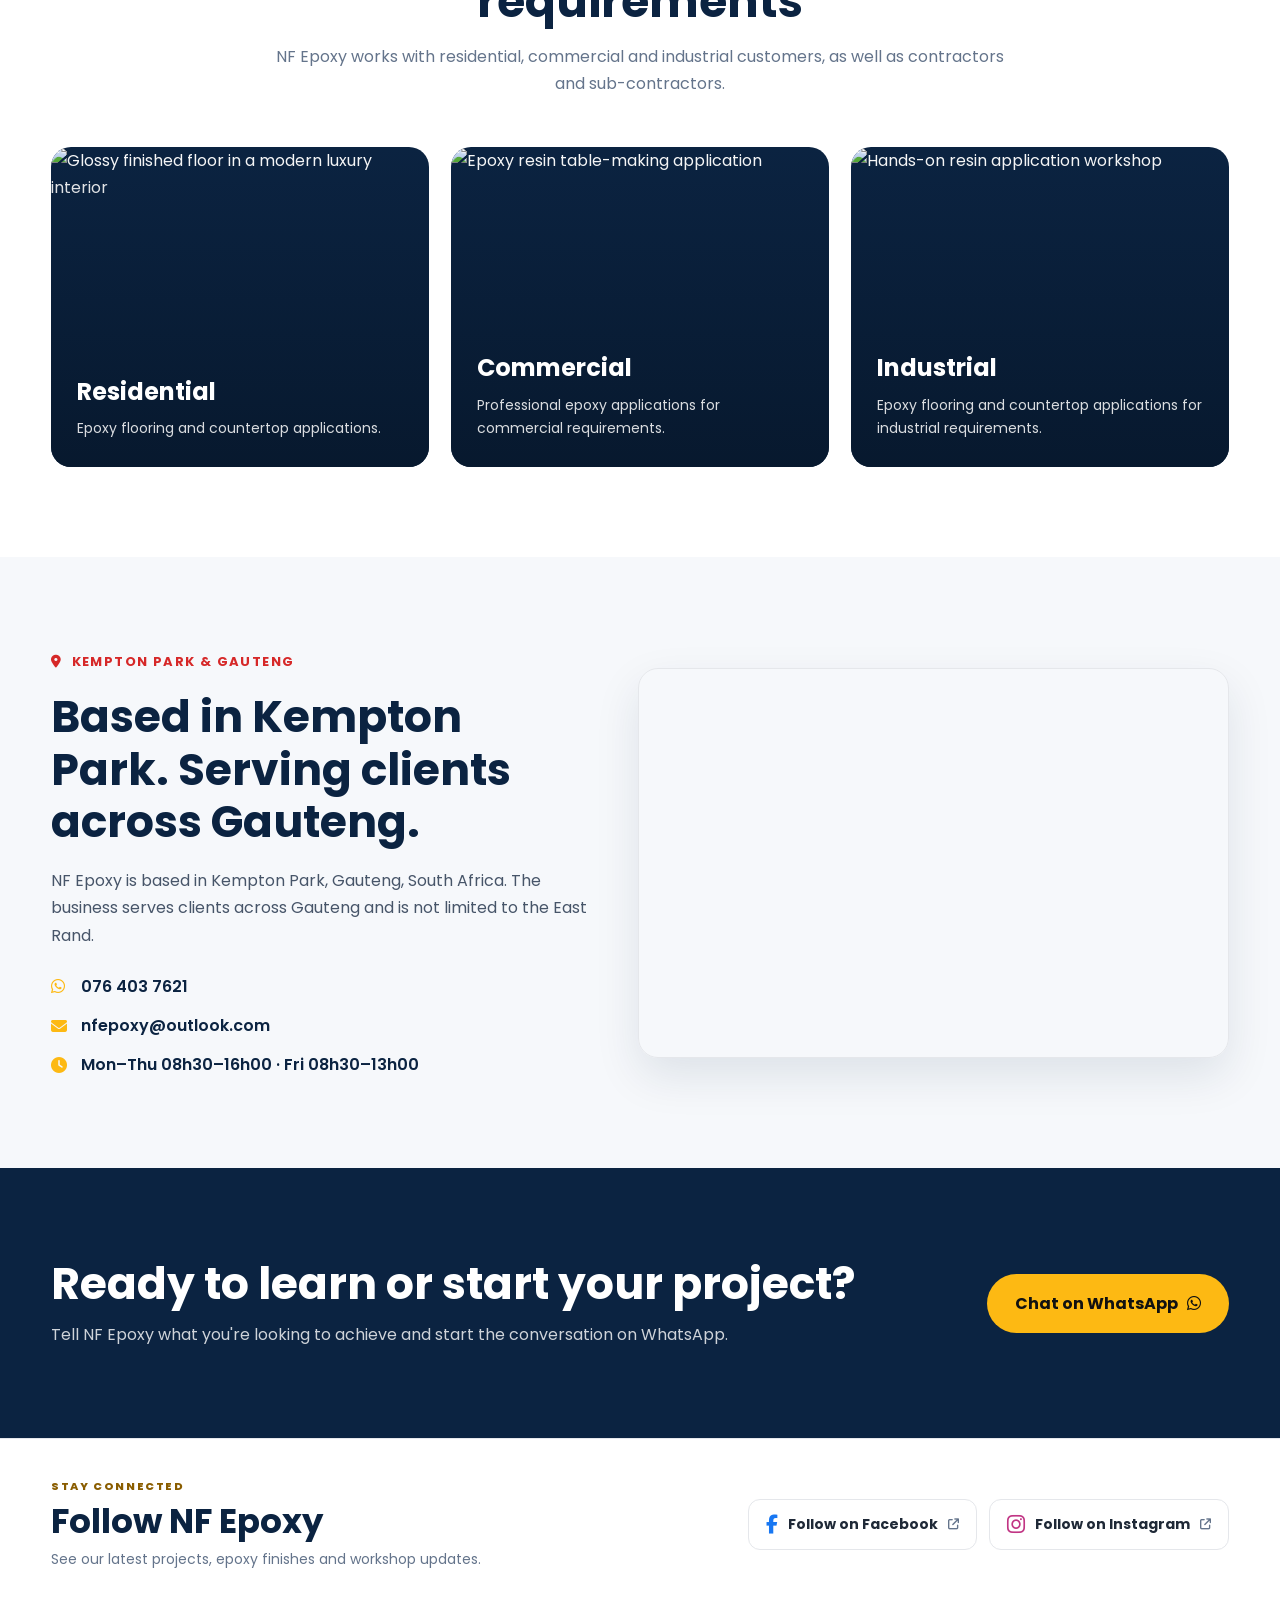
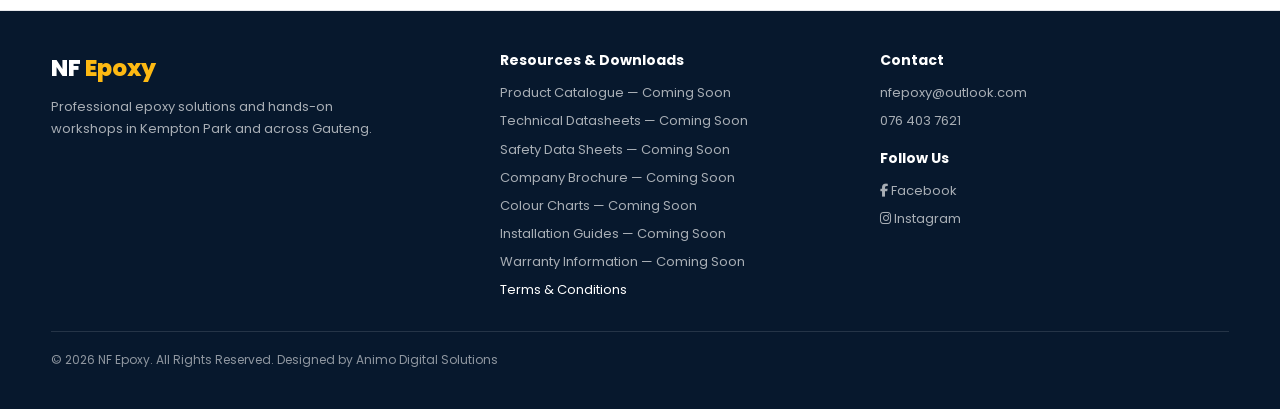
==== commit 25b583e2: "Add Animo Digital Solutions website credit to footer" ====
--- a/index.html
+++ b/index.html
@@ -3,24 +3,35 @@
 <head>
 <meta charset="utf-8">
 <meta name="viewport" content="width=device-width, initial-scale=1">
-<meta name="description" content="NF Epoxy provides professional epoxy flooring and countertop applications and practical, hands-on epoxy workshops in Kempton Park and across Gauteng.">
+<meta name="description" content="NF Epoxy offers professional epoxy flooring and countertop applications, plus hands-on epoxy workshops in Kempton Park and across Gauteng.">
     <link rel="icon" href="favicon.svg?v=3" type="image/svg+xml">
 <link rel="manifest" href="site.webmanifest">
 <meta property="og:type" content="website">
 <meta property="og:site_name" content="NF Epoxy">
-<meta property="og:title" content="NF Epoxy | Epoxy Solutions & Hands-On Workshops">
-<meta property="og:description" content="NF Epoxy provides professional epoxy flooring and countertop applications and practical, hands-on epoxy workshops in Kempton Park and across Gauteng.">
-<meta property="og:url" content="https://deighandk-lab.github.io/NF-Epoxy/">
+<meta property="og:title" content="Epoxy Flooring, Countertops & Workshops | NF Epoxy">
+<meta property="og:description" content="NF Epoxy offers professional epoxy flooring and countertop applications, plus hands-on epoxy workshops in Kempton Park and across Gauteng.">
+<meta property="og:url" content="https://www.nfepoxy.co.za/">
 <meta name="twitter:card" content="summary">
-<link rel="canonical" href="https://deighandk-lab.github.io/NF-Epoxy/">
+<link rel="canonical" href="https://www.nfepoxy.co.za/">
 <meta name="theme-color" content="#0B2341">
-<title>NF Epoxy | Epoxy Solutions & Hands-On Workshops</title>
+<title>Epoxy Flooring, Countertops & Workshops | NF Epoxy</title>
 <link rel="preconnect" href="https://fonts.googleapis.com"><link rel="preconnect" href="https://fonts.gstatic.com" crossorigin>
 <link href="https://fonts.googleapis.com/css2?family=Poppins:wght@400;500;600;700;800&display=swap" rel="stylesheet">
 <link rel="stylesheet" href="https://cdnjs.cloudflare.com/ajax/libs/font-awesome/6.5.2/css/all.min.css">
 <link rel="stylesheet" href="assets/css/style.css">
+<!-- Google Tag Manager -->
+<script>(function(w,d,s,l,i){w[l]=w[l]||[];w[l].push({'gtm.start':
+new Date().getTime(),event:'gtm.js'});var f=d.getElementsByTagName(s)[0],
+j=d.createElement(s),dl=l!='dataLayer'?'&l='+l:'';j.async=true;j.src=
+'https://www.googletagmanager.com/gtm.js?id='+i+dl;f.parentNode.insertBefore(j,f);
+})(window,document,'script','dataLayer','GTM-NMWTT66B');</script>
+<!-- End Google Tag Manager -->
 </head>
 <body>
+<!-- Google Tag Manager (noscript) -->
+<noscript><iframe src="https://www.googletagmanager.com/ns.html?id=GTM-NMWTT66B"
+height="0" width="0" style="display:none;visibility:hidden"></iframe></noscript>
+<!-- End Google Tag Manager (noscript) -->
 <header><div class="container nav"><a class="logo" href="index.html" aria-label="NF Epoxy home">NF <span>Epoxy</span></a><nav class="nav-links" id="navLinks" aria-label="Main navigation"><a class="active" href="index.html">Home</a><a href="pages/about.html">About</a><a href="pages/products.html">Products</a><a href="pages/services.html">Services</a><a href="pages/workshops.html" class="nav-cta">Workshops</a></nav><button class="menu-toggle" id="menuToggle" aria-label="Open navigation" aria-expanded="false" aria-controls="navLinks"><i class="fas fa-bars"></i></button></div></header>
 <main>
 <section class="hero"><div class="container hero-content"><div class="eyebrow"><i class="fas fa-layer-group"></i> Professional Epoxy Solutions & Hands-On Training</div><h1>Learn It.<br>Create It.<br>Take It Home.</h1><p>NF Epoxy specialises in professional epoxy flooring and countertop applications, as well as practical, hands-on epoxy workshops.</p><div class="actions"><a class="btn primary" href="pages/services.html">I Need Epoxy Work <i class="fas fa-arrow-right"></i></a><a class="btn outline" href="pages/workshops.html">I Want to Learn <i class="fas fa-graduation-cap"></i></a></div></div></section>
@@ -32,7 +43,7 @@
 <section class="cta"><div class="container cta-box"><div><h2>Ready to learn or start your project?</h2><p>Tell NF Epoxy what you're looking to achieve and start the conversation on WhatsApp.</p></div><a class="btn primary" href="https://wa.me/27764037621?text=Hi%20NF%20Epoxy%2C%20I%E2%80%99d%20like%20to%20make%20an%20enquiry.">Chat on WhatsApp <i class="fab fa-whatsapp"></i></a></div></section>
 </main>
 <section class="social-follow"><div class="container social-follow-inner"><div><span class="social-follow-eyebrow">STAY CONNECTED</span><h2>Follow NF Epoxy</h2><p>See our latest projects, epoxy finishes and workshop updates.</p></div><div class="social-follow-links"><a class="social-follow-link facebook-link" href="https://www.facebook.com/profile.php?id=61595437467172" target="_blank" rel="noopener noreferrer"><i class="fab fa-facebook-f" aria-hidden="true"></i><span>Follow on Facebook</span><i class="fas fa-arrow-up-right-from-square social-external" aria-hidden="true"></i></a><a class="social-follow-link instagram-link" href="https://www.instagram.com/nfepoxyza/" target="_blank" rel="noopener noreferrer"><i class="fab fa-instagram" aria-hidden="true"></i><span>Follow on Instagram</span><i class="fas fa-arrow-up-right-from-square social-external" aria-hidden="true"></i></a></div></div></section>
-<footer><div class="container footer"><div><div class="footer-logo">NF <span>Epoxy</span></div><p class="footer-copy">Professional epoxy solutions and hands-on workshops in Kempton Park and across Gauteng.</p></div><div class="footer-links"><strong>Resources & Downloads</strong><span>Product Catalogue — Coming Soon</span><span>Technical Datasheets — Coming Soon</span><span>Safety Data Sheets — Coming Soon</span><span>Company Brochure — Coming Soon</span><span>Colour Charts — Coming Soon</span><span>Installation Guides — Coming Soon</span><span>Warranty Information — Coming Soon</span></div><div class="footer-contact"><strong>Contact</strong><a href="mailto:nfepoxy@outlook.com">nfepoxy@outlook.com</a><a href="tel:+27764037621">076 403 7621</a><strong class="social-heading">Follow Us</strong><a href="https://www.facebook.com/profile.php?id=61595437467172" target="_blank" rel="noopener noreferrer" aria-label="NF Epoxy on Facebook"><i class="fab fa-facebook-f" aria-hidden="true"></i> Facebook</a><a href="https://www.instagram.com/nfepoxyza/" target="_blank" rel="noopener noreferrer" aria-label="NF Epoxy on Instagram"><i class="fab fa-instagram" aria-hidden="true"></i> Instagram</a></div><div class="copyright">© 2026 NF Epoxy. All Rights Reserved.</div></div></footer>
+<footer><div class="container footer"><div><div class="footer-logo">NF <span>Epoxy</span></div><p class="footer-copy">Professional epoxy solutions and hands-on workshops in Kempton Park and across Gauteng.</p></div><div class="footer-links"><strong>Resources & Downloads</strong><span>Product Catalogue — Coming Soon</span><span>Technical Datasheets — Coming Soon</span><span>Safety Data Sheets — Coming Soon</span><span>Company Brochure — Coming Soon</span><span>Colour Charts — Coming Soon</span><span>Installation Guides — Coming Soon</span><span>Warranty Information — Coming Soon</span></div><div class="footer-contact"><strong>Contact</strong><a href="mailto:nfepoxy@outlook.com">nfepoxy@outlook.com</a><a href="tel:+27764037621">076 403 7621</a><strong class="social-heading">Follow Us</strong><a href="https://www.facebook.com/profile.php?id=61595437467172" target="_blank" rel="noopener noreferrer" aria-label="NF Epoxy on Facebook"><i class="fab fa-facebook-f" aria-hidden="true"></i> Facebook</a><a href="https://www.instagram.com/nfepoxyza/" target="_blank" rel="noopener noreferrer" aria-label="NF Epoxy on Instagram"><i class="fab fa-instagram" aria-hidden="true"></i> Instagram</a></div><div class="copyright">© 2026 NF Epoxy. All Rights Reserved. <span class="site-credit">Designed by <a href="https://deighandk-lab.github.io/AnimoGH/" target="_blank" rel="noopener noreferrer">Animo Digital Solutions</a></span></div></div></footer>
 <a class="whatsapp-float" href="https://wa.me/27764037621?text=Hi%20NF%20Epoxy%2C%20I%E2%80%99d%20like%20to%20make%20an%20enquiry." aria-label="Chat with NF Epoxy on WhatsApp"><i class="fab fa-whatsapp"></i></a>
 <script src="assets/js/main.js"></script>
 </body>
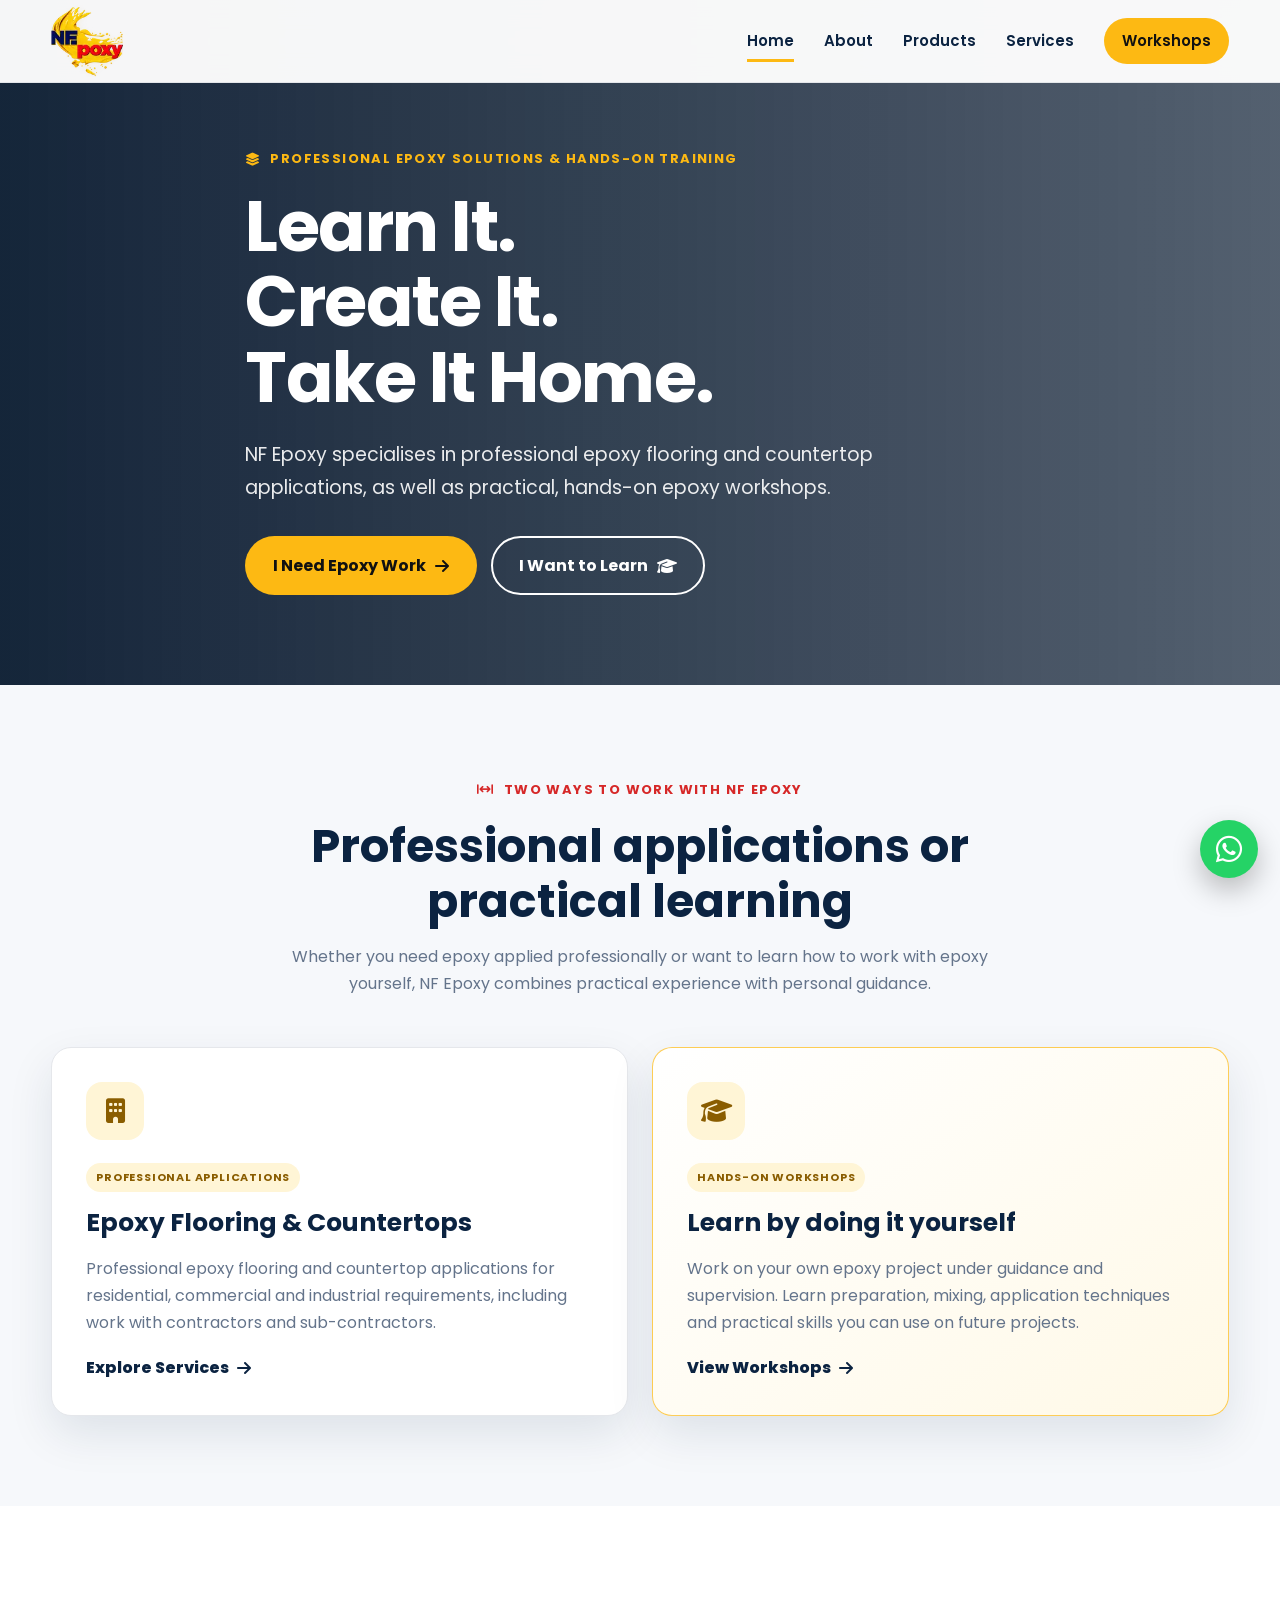
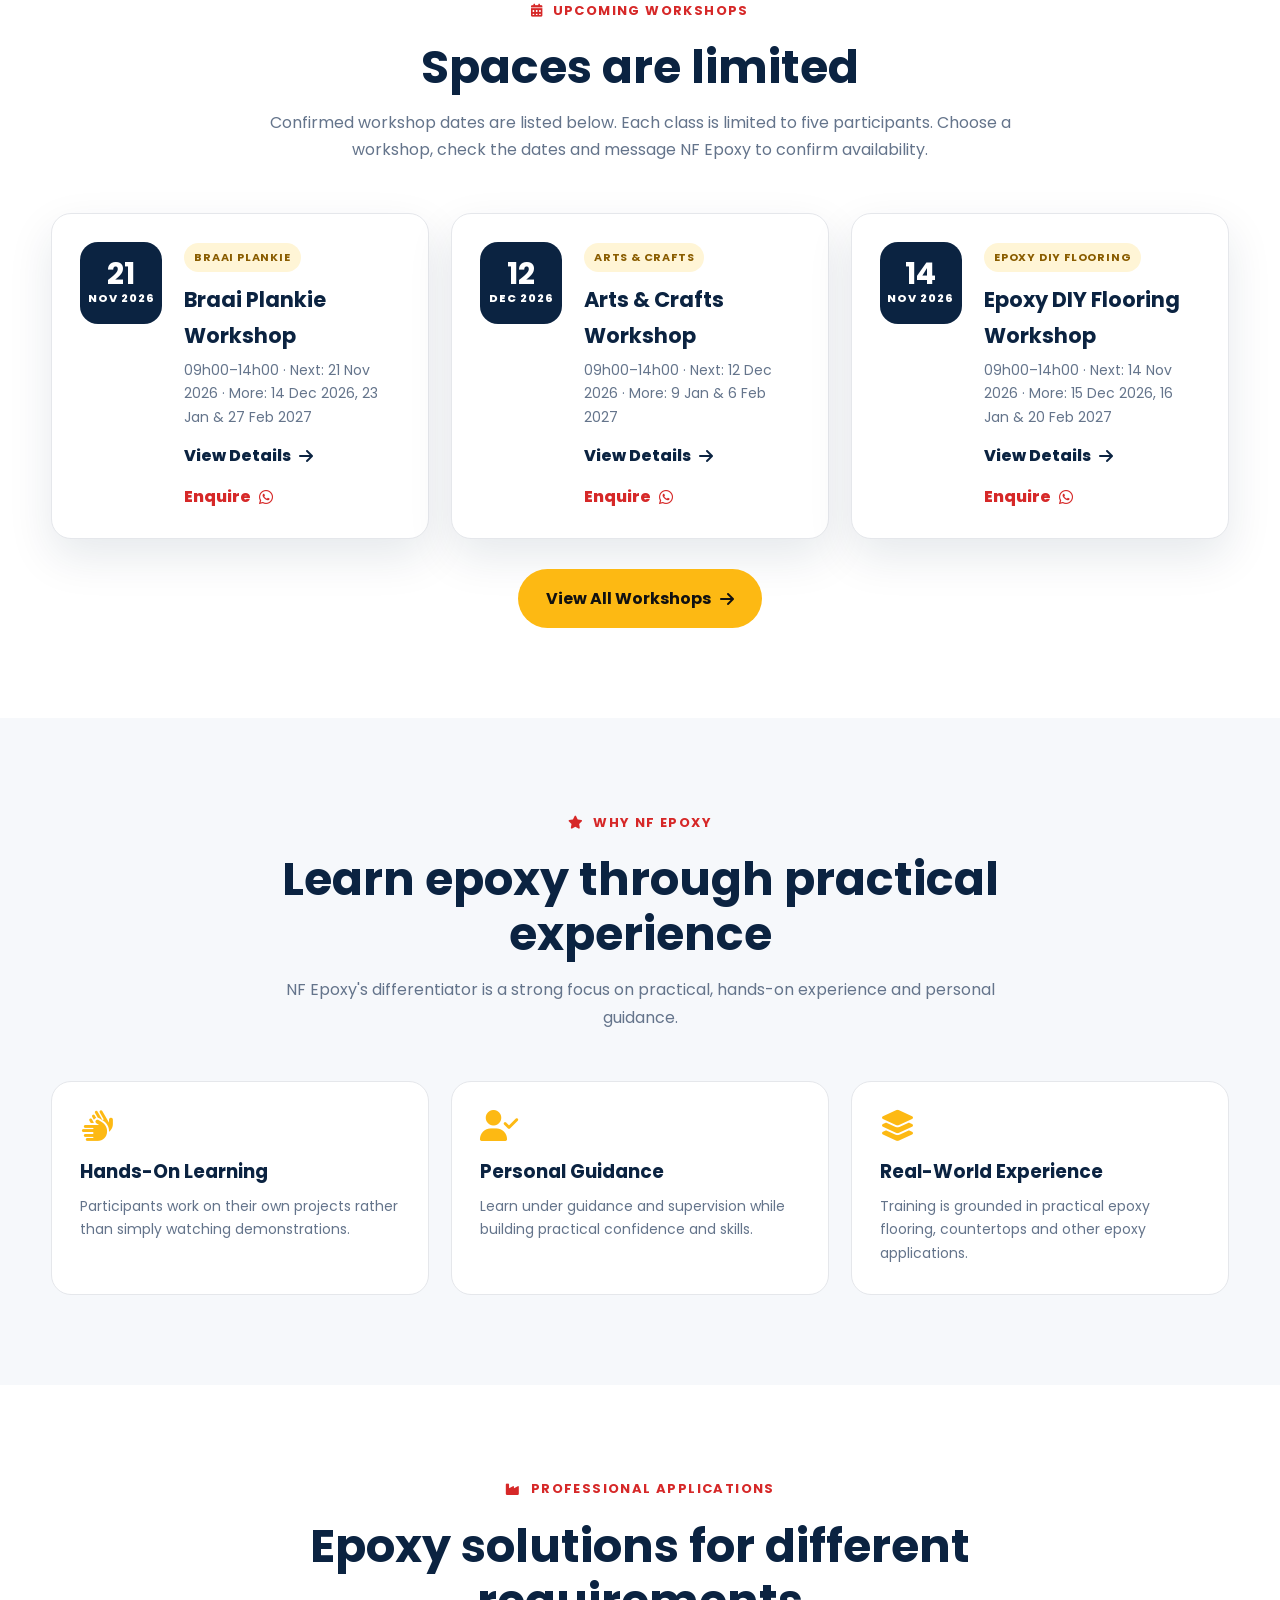
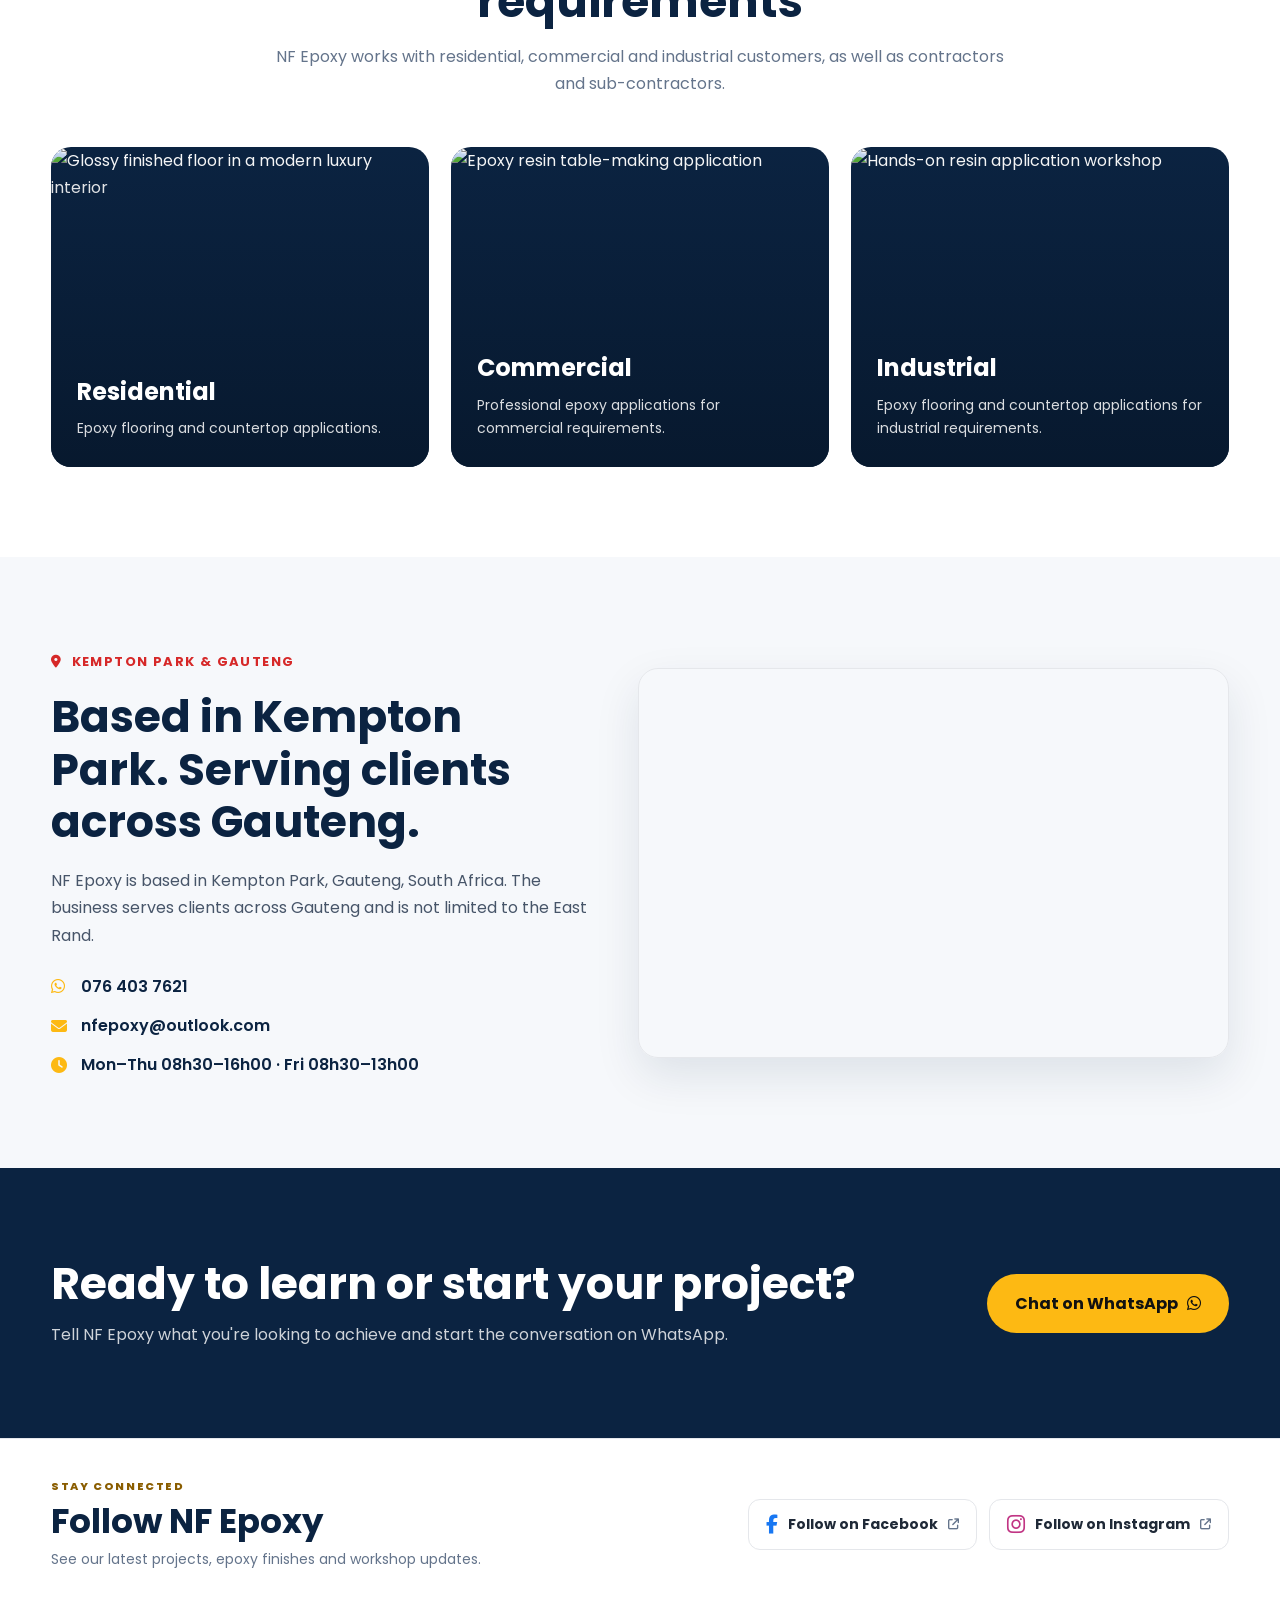
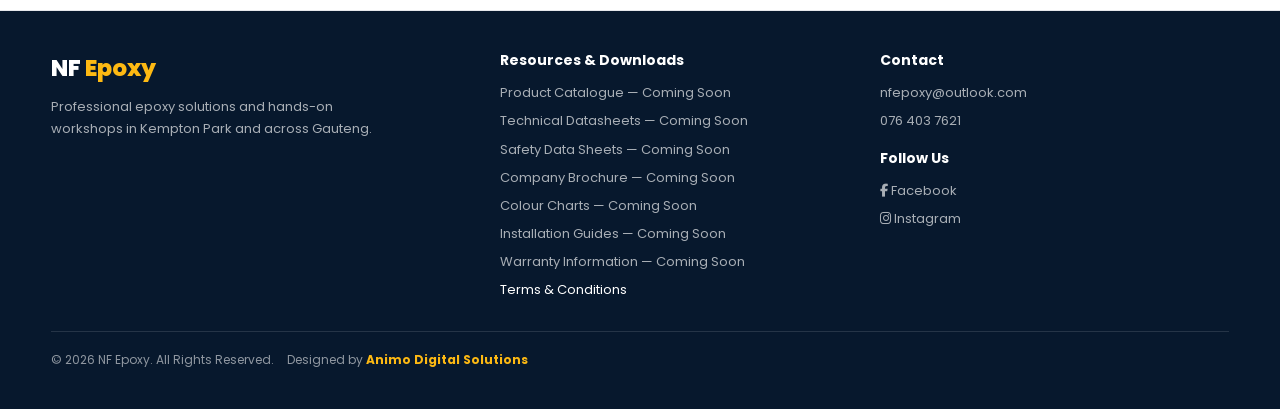
==== commit a0077ba5: "Update Animo Digital Solutions footer website link" ====
--- a/index.html
+++ b/index.html
@@ -43,7 +43,7 @@
 <section class="cta"><div class="container cta-box"><div><h2>Ready to learn or start your project?</h2><p>Tell NF Epoxy what you're looking to achieve and start the conversation on WhatsApp.</p></div><a class="btn primary" href="https://wa.me/27764037621?text=Hi%20NF%20Epoxy%2C%20I%E2%80%99d%20like%20to%20make%20an%20enquiry.">Chat on WhatsApp <i class="fab fa-whatsapp"></i></a></div></section>
 </main>
 <section class="social-follow"><div class="container social-follow-inner"><div><span class="social-follow-eyebrow">STAY CONNECTED</span><h2>Follow NF Epoxy</h2><p>See our latest projects, epoxy finishes and workshop updates.</p></div><div class="social-follow-links"><a class="social-follow-link facebook-link" href="https://www.facebook.com/profile.php?id=61595437467172" target="_blank" rel="noopener noreferrer"><i class="fab fa-facebook-f" aria-hidden="true"></i><span>Follow on Facebook</span><i class="fas fa-arrow-up-right-from-square social-external" aria-hidden="true"></i></a><a class="social-follow-link instagram-link" href="https://www.instagram.com/nfepoxyza/" target="_blank" rel="noopener noreferrer"><i class="fab fa-instagram" aria-hidden="true"></i><span>Follow on Instagram</span><i class="fas fa-arrow-up-right-from-square social-external" aria-hidden="true"></i></a></div></div></section>
-<footer><div class="container footer"><div><div class="footer-logo">NF <span>Epoxy</span></div><p class="footer-copy">Professional epoxy solutions and hands-on workshops in Kempton Park and across Gauteng.</p></div><div class="footer-links"><strong>Resources & Downloads</strong><span>Product Catalogue — Coming Soon</span><span>Technical Datasheets — Coming Soon</span><span>Safety Data Sheets — Coming Soon</span><span>Company Brochure — Coming Soon</span><span>Colour Charts — Coming Soon</span><span>Installation Guides — Coming Soon</span><span>Warranty Information — Coming Soon</span></div><div class="footer-contact"><strong>Contact</strong><a href="mailto:nfepoxy@outlook.com">nfepoxy@outlook.com</a><a href="tel:+27764037621">076 403 7621</a><strong class="social-heading">Follow Us</strong><a href="https://www.facebook.com/profile.php?id=61595437467172" target="_blank" rel="noopener noreferrer" aria-label="NF Epoxy on Facebook"><i class="fab fa-facebook-f" aria-hidden="true"></i> Facebook</a><a href="https://www.instagram.com/nfepoxyza/" target="_blank" rel="noopener noreferrer" aria-label="NF Epoxy on Instagram"><i class="fab fa-instagram" aria-hidden="true"></i> Instagram</a></div><div class="copyright">© 2026 NF Epoxy. All Rights Reserved. <span class="site-credit">Designed by <a href="https://deighandk-lab.github.io/AnimoGH/" target="_blank" rel="noopener noreferrer">Animo Digital Solutions</a></span></div></div></footer>
+<footer><div class="container footer"><div><div class="footer-logo">NF <span>Epoxy</span></div><p class="footer-copy">Professional epoxy solutions and hands-on workshops in Kempton Park and across Gauteng.</p></div><div class="footer-links"><strong>Resources & Downloads</strong><span>Product Catalogue — Coming Soon</span><span>Technical Datasheets — Coming Soon</span><span>Safety Data Sheets — Coming Soon</span><span>Company Brochure — Coming Soon</span><span>Colour Charts — Coming Soon</span><span>Installation Guides — Coming Soon</span><span>Warranty Information — Coming Soon</span></div><div class="footer-contact"><strong>Contact</strong><a href="mailto:nfepoxy@outlook.com">nfepoxy@outlook.com</a><a href="tel:+27764037621">076 403 7621</a><strong class="social-heading">Follow Us</strong><a href="https://www.facebook.com/profile.php?id=61595437467172" target="_blank" rel="noopener noreferrer" aria-label="NF Epoxy on Facebook"><i class="fab fa-facebook-f" aria-hidden="true"></i> Facebook</a><a href="https://www.instagram.com/nfepoxyza/" target="_blank" rel="noopener noreferrer" aria-label="NF Epoxy on Instagram"><i class="fab fa-instagram" aria-hidden="true"></i> Instagram</a></div><div class="copyright">© 2026 NF Epoxy. All Rights Reserved. <span class="site-credit">Designed by <a href="https://animogroup.pages.dev/" target="_blank" rel="noopener noreferrer">Animo Digital Solutions</a></span></div></div></footer>
 <a class="whatsapp-float" href="https://wa.me/27764037621?text=Hi%20NF%20Epoxy%2C%20I%E2%80%99d%20like%20to%20make%20an%20enquiry." aria-label="Chat with NF Epoxy on WhatsApp"><i class="fab fa-whatsapp"></i></a>
 <script src="assets/js/main.js"></script>
 </body>
--- a/assets/css/style.css
+++ b/assets/css/style.css
@@ -9,3 +9,5 @@
 
 /* Social media follow strip */
 .social-follow{padding:38px 0;background:#fff;border-top:1px solid var(--border);border-bottom:1px solid var(--border)}.social-follow-inner{display:flex;align-items:center;justify-content:space-between;gap:28px}.social-follow-eyebrow{display:block;color:#8A5D00;font-size:11px;font-weight:800;letter-spacing:1.6px;margin-bottom:5px}.social-follow h2{color:var(--navy);font-size:clamp(25px,3vw,34px);line-height:1.2;margin-bottom:6px}.social-follow p{color:var(--muted);font-size:14px}.social-follow-links{display:flex;gap:12px;flex-wrap:wrap}.social-follow-link{display:inline-flex;align-items:center;gap:10px;padding:13px 17px;border-radius:12px;font-weight:700;font-size:14px;border:1px solid var(--border);transition:transform .2s,box-shadow .2s}.social-follow-link:hover{transform:translateY(-2px);box-shadow:var(--shadow)}.social-follow-link .fa-facebook-f{color:#1877F2;font-size:19px}.social-follow-link .fa-instagram{color:#C13584;font-size:21px}.social-follow-link .social-external{font-size:11px;color:var(--muted)}.social-heading{margin-top:8px}@media(max-width:760px){.social-follow-inner{align-items:flex-start;flex-direction:column}.social-follow-links{width:100%}.social-follow-link{flex:1;justify-content:center}}
+.site-credit{display:inline-block;margin-left:10px}.site-credit a{color:var(--yellow);font-weight:700}.site-credit a:hover{text-decoration:underline}
+@media(max-width:620px){.site-credit{display:block;margin:6px 0 0}}
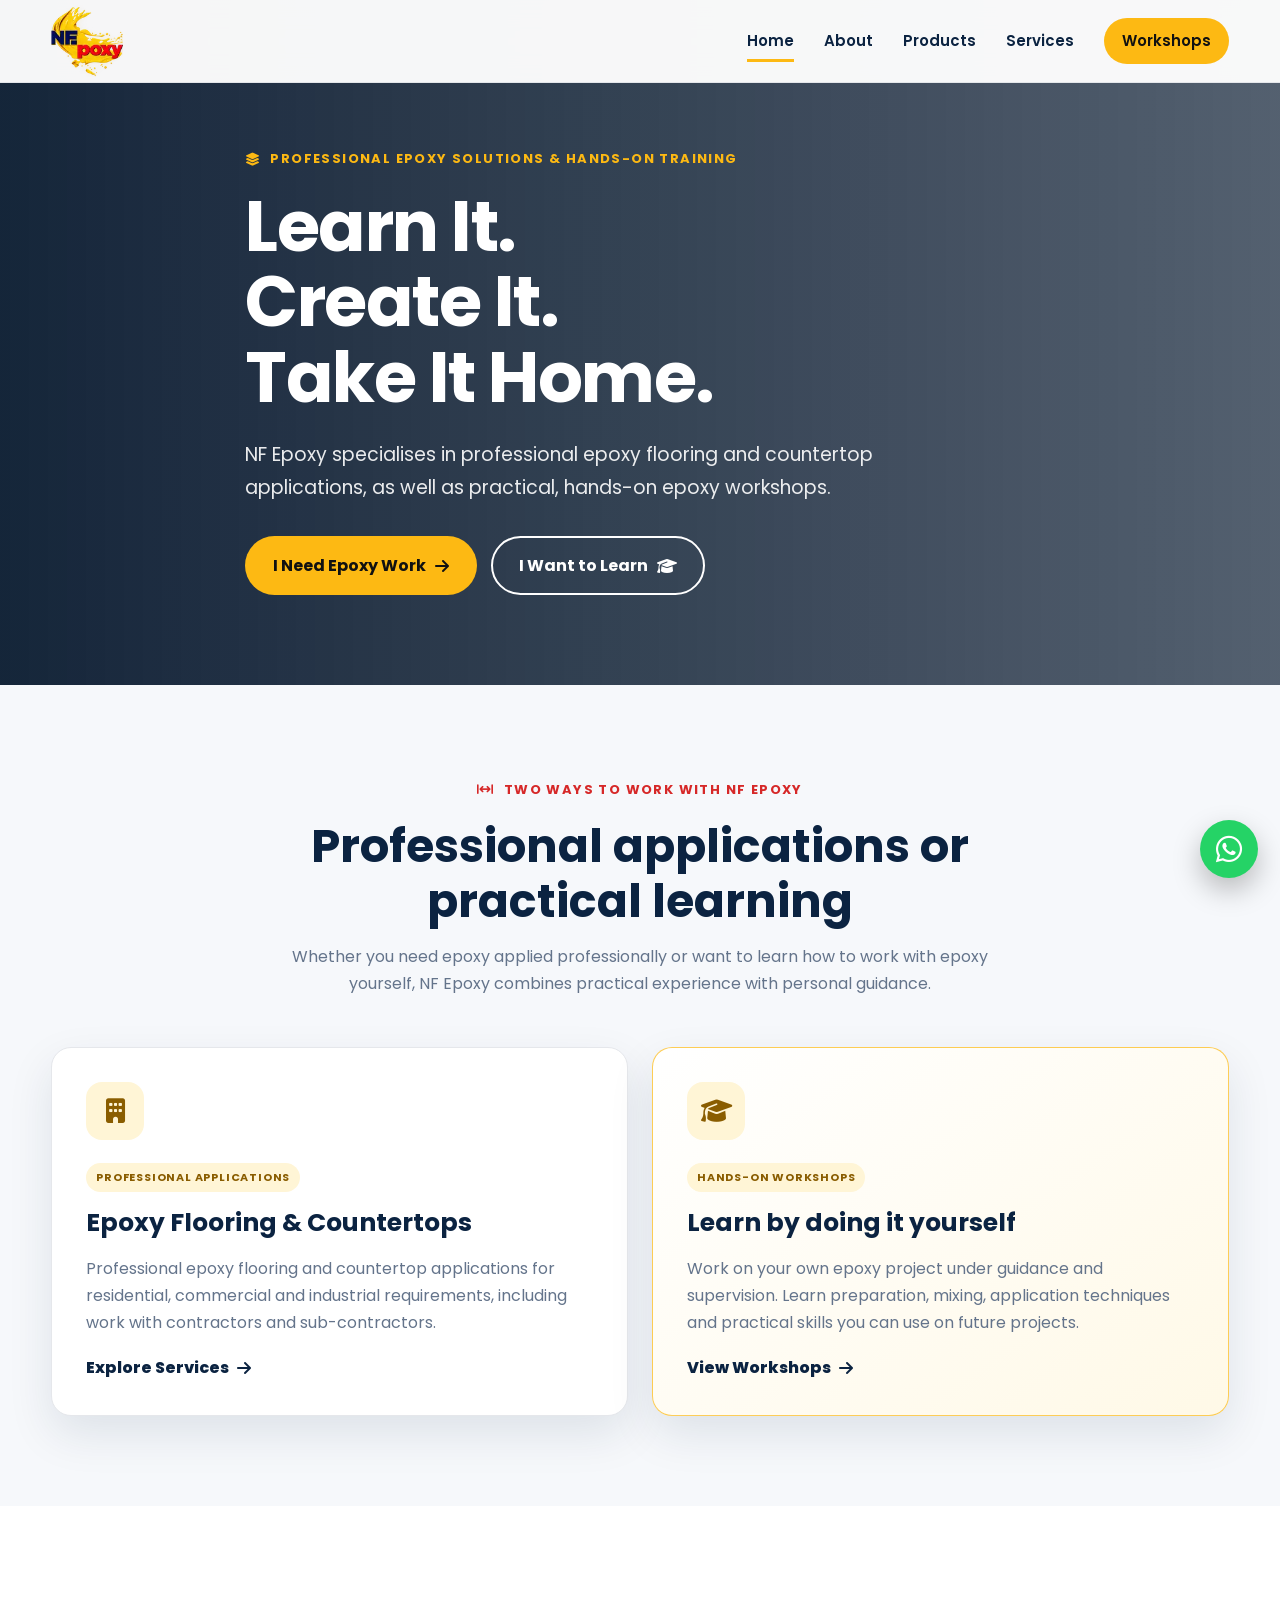
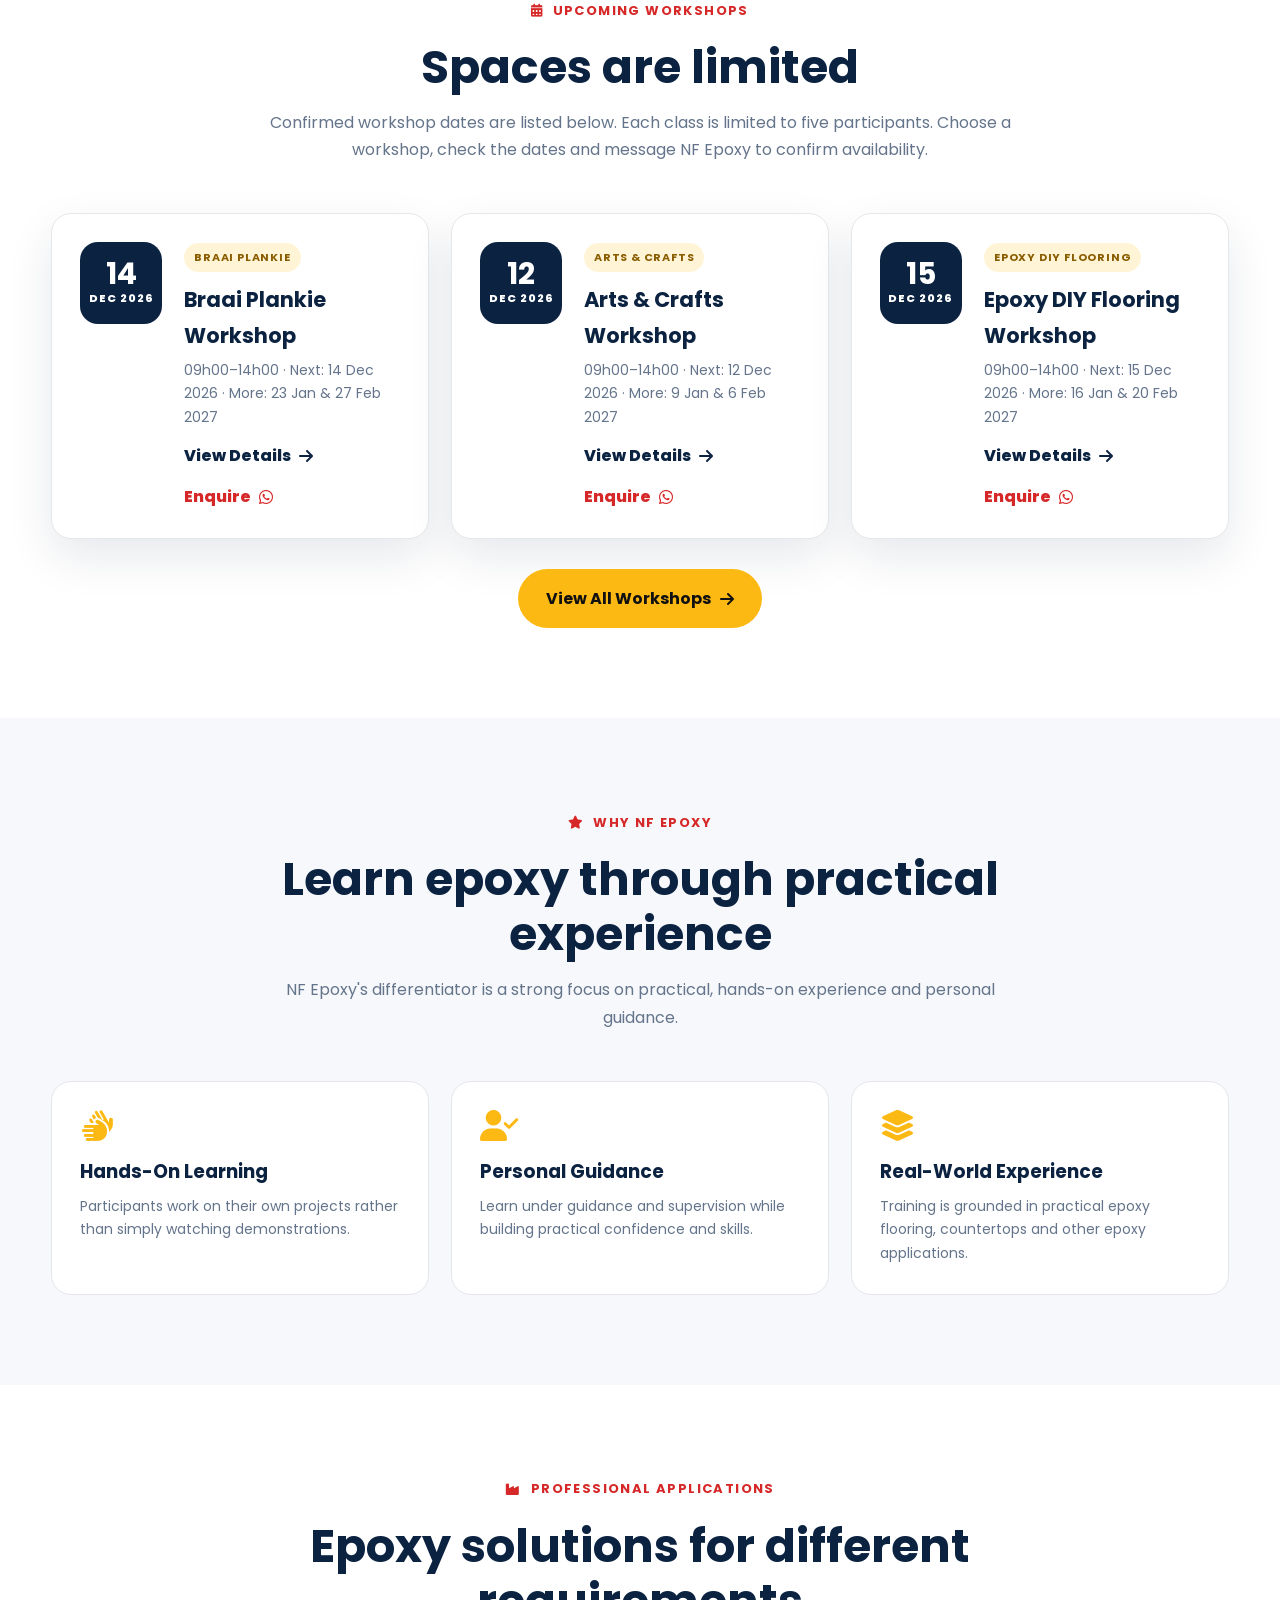
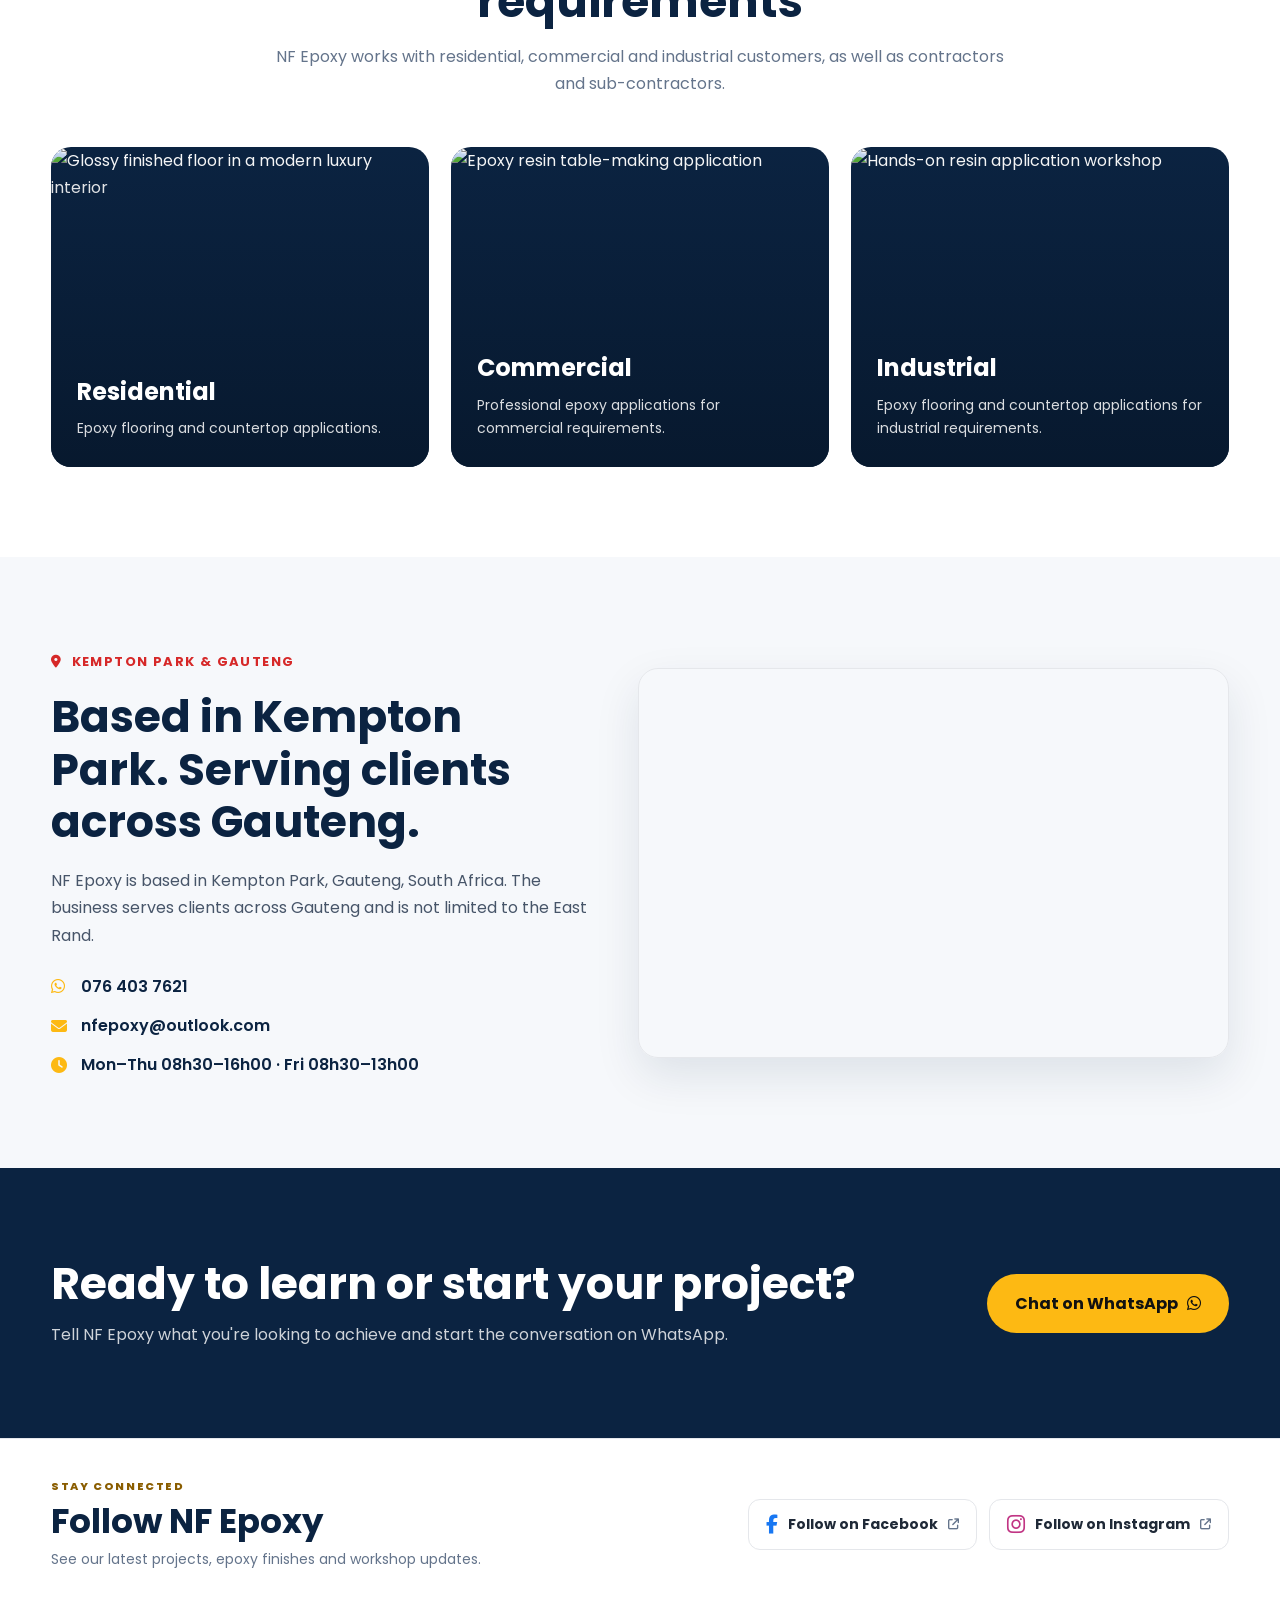
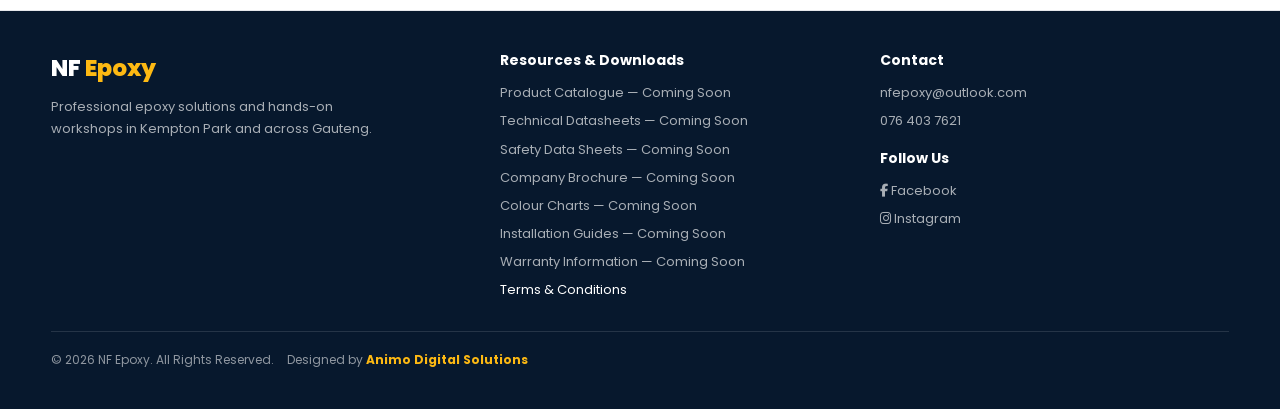
==== commit 90f16774: "Remove expired November workshop dates" ====
--- a/index.html
+++ b/index.html
@@ -36,7 +36,7 @@
 <main>
 <section class="hero"><div class="container hero-content"><div class="eyebrow"><i class="fas fa-layer-group"></i> Professional Epoxy Solutions & Hands-On Training</div><h1>Learn It.<br>Create It.<br>Take It Home.</h1><p>NF Epoxy specialises in professional epoxy flooring and countertop applications, as well as practical, hands-on epoxy workshops.</p><div class="actions"><a class="btn primary" href="pages/services.html">I Need Epoxy Work <i class="fas fa-arrow-right"></i></a><a class="btn outline" href="pages/workshops.html">I Want to Learn <i class="fas fa-graduation-cap"></i></a></div></div></section>
 <section><div class="container"><div class="section-head"><div class="eyebrow" style="color:var(--red)"><i class="fas fa-arrows-left-right-to-line"></i> Two Ways to Work With NF Epoxy</div><h2>Professional applications or practical learning</h2><p>Whether you need epoxy applied professionally or want to learn how to work with epoxy yourself, NF Epoxy combines practical experience with personal guidance.</p></div><div class="dual-grid"><article class="dual-card"><div class="dual-icon"><i class="fas fa-building"></i></div><span class="tag">Professional Applications</span><h3>Epoxy Flooring & Countertops</h3><p>Professional epoxy flooring and countertop applications for residential, commercial and industrial requirements, including work with contractors and sub-contractors.</p><a class="text-link" href="pages/services.html">Explore Services <i class="fas fa-arrow-right"></i></a></article><article class="dual-card featured"><div class="dual-icon"><i class="fas fa-graduation-cap"></i></div><span class="tag">Hands-On Workshops</span><h3>Learn by doing it yourself</h3><p>Work on your own epoxy project under guidance and supervision. Learn preparation, mixing, application techniques and practical skills you can use on future projects.</p><a class="text-link" href="pages/workshops.html">View Workshops <i class="fas fa-arrow-right"></i></a></article></div></div></section>
-<section class="light"><div class="container"><div class="section-head"><div class="eyebrow" style="color:var(--red)"><i class="fas fa-calendar-days"></i> Upcoming Workshops</div><h2>Spaces are limited</h2><p>Confirmed workshop dates are listed below. Each class is limited to five participants. Choose a workshop, check the dates and message NF Epoxy to confirm availability.</p></div><div class="workshop-preview-grid"><article class="workshop-preview"><div class="date-badge"><strong>21</strong><span>NOV 2026</span></div><div><span class="tag">Braai Plankie</span><h3>Braai Plankie Workshop</h3><p>09h00–14h00 · Next: 21 Nov 2026 · More: 14 Dec 2026, 23 Jan & 27 Feb 2027</p><div class="preview-actions"><a class="text-link" href="pages/workshops.html#braai-workshop">View Details <i class="fas fa-arrow-right"></i></a><a class="text-link" href="https://wa.me/27764037621?text=Hi%20NF%20Epoxy%2C%20I%E2%80%99d%20like%20to%20enquire%20about%20the%20Braai%20Plankie%20Workshop%20on%2021%20November%202026.%20Please%20confirm%20availability.">Enquire <i class="fab fa-whatsapp"></i></a></div></div></article><article class="workshop-preview"><div class="date-badge"><strong>12</strong><span>DEC 2026</span></div><div><span class="tag">Arts & Crafts</span><h3>Arts & Crafts Workshop</h3><p>09h00–14h00 · Next: 12 Dec 2026 · More: 9 Jan & 6 Feb 2027</p><div class="preview-actions"><a class="text-link" href="pages/workshops.html#arts-crafts-workshop">View Details <i class="fas fa-arrow-right"></i></a><a class="text-link" href="https://wa.me/27764037621?text=Hi%20NF%20Epoxy%2C%20I%E2%80%99d%20like%20to%20enquire%20about%20the%20Arts%20%26%20Crafts%20Workshop%20on%2012%20December%202026.%20Please%20confirm%20availability.">Enquire <i class="fab fa-whatsapp"></i></a></div></div></article><article class="workshop-preview"><div class="date-badge"><strong>14</strong><span>NOV 2026</span></div><div><span class="tag">Epoxy DIY Flooring</span><h3>Epoxy DIY Flooring Workshop</h3><p>09h00–14h00 · Next: 14 Nov 2026 · More: 15 Dec 2026, 16 Jan & 20 Feb 2027</p><div class="preview-actions"><a class="text-link" href="pages/workshops.html#flooring-workshop">View Details <i class="fas fa-arrow-right"></i></a><a class="text-link" href="https://wa.me/27764037621?text=Hi%20NF%20Epoxy%2C%20I%E2%80%99d%20like%20to%20enquire%20about%20the%20Epoxy%20DIY%20Flooring%20Workshop%20on%2014%20November%202026.%20Please%20confirm%20availability.">Enquire <i class="fab fa-whatsapp"></i></a></div></div></article></div><div style="text-align:center;margin-top:30px"><a class="btn primary" href="pages/workshops.html">View All Workshops <i class="fas fa-arrow-right"></i></a></div></div></section>
+<section class="light"><div class="container"><div class="section-head"><div class="eyebrow" style="color:var(--red)"><i class="fas fa-calendar-days"></i> Upcoming Workshops</div><h2>Spaces are limited</h2><p>Confirmed workshop dates are listed below. Each class is limited to five participants. Choose a workshop, check the dates and message NF Epoxy to confirm availability.</p></div><div class="workshop-preview-grid"><article class="workshop-preview"><div class="date-badge"><strong>14</strong><span>DEC 2026</span></div><div><span class="tag">Braai Plankie</span><h3>Braai Plankie Workshop</h3><p>09h00–14h00 · Next: 14 Dec 2026 · More: 23 Jan & 27 Feb 2027</p><div class="preview-actions"><a class="text-link" href="pages/workshops.html#braai-workshop">View Details <i class="fas fa-arrow-right"></i></a><a class="text-link" href="https://wa.me/27764037621?text=Hi%20NF%20Epoxy%2C%20I%E2%80%99d%20like%20to%20enquire%20about%20the%20Braai%20Plankie%20Workshop%20on%2014%20December%202026.%20Please%20confirm%20availability.">Enquire <i class="fab fa-whatsapp"></i></a></div></div></article><article class="workshop-preview"><div class="date-badge"><strong>12</strong><span>DEC 2026</span></div><div><span class="tag">Arts & Crafts</span><h3>Arts & Crafts Workshop</h3><p>09h00–14h00 · Next: 12 Dec 2026 · More: 9 Jan & 6 Feb 2027</p><div class="preview-actions"><a class="text-link" href="pages/workshops.html#arts-crafts-workshop">View Details <i class="fas fa-arrow-right"></i></a><a class="text-link" href="https://wa.me/27764037621?text=Hi%20NF%20Epoxy%2C%20I%E2%80%99d%20like%20to%20enquire%20about%20the%20Arts%20%26%20Crafts%20Workshop%20on%2012%20December%202026.%20Please%20confirm%20availability.">Enquire <i class="fab fa-whatsapp"></i></a></div></div></article><article class="workshop-preview"><div class="date-badge"><strong>15</strong><span>DEC 2026</span></div><div><span class="tag">Epoxy DIY Flooring</span><h3>Epoxy DIY Flooring Workshop</h3><p>09h00–14h00 · Next: 15 Dec 2026 · More: 16 Jan & 20 Feb 2027</p><div class="preview-actions"><a class="text-link" href="pages/workshops.html#flooring-workshop">View Details <i class="fas fa-arrow-right"></i></a><a class="text-link" href="https://wa.me/27764037621?text=Hi%20NF%20Epoxy%2C%20I%E2%80%99d%20like%20to%20enquire%20about%20the%20Epoxy%20DIY%20Flooring%20Workshop%20on%2015%20December%202026.%20Please%20confirm%20availability.">Enquire <i class="fab fa-whatsapp"></i></a></div></div></article></div><div style="text-align:center;margin-top:30px"><a class="btn primary" href="pages/workshops.html">View All Workshops <i class="fas fa-arrow-right"></i></a></div></div></section>
 <section><div class="container"><div class="section-head"><div class="eyebrow" style="color:var(--red)"><i class="fas fa-star"></i> Why NF Epoxy</div><h2>Learn epoxy through practical experience</h2><p>NF Epoxy's differentiator is a strong focus on practical, hands-on experience and personal guidance.</p></div><div class="features"><article class="feature"><i class="fas fa-hands"></i><h3>Hands-On Learning</h3><p>Participants work on their own projects rather than simply watching demonstrations.</p></article><article class="feature"><i class="fas fa-user-check"></i><h3>Personal Guidance</h3><p>Learn under guidance and supervision while building practical confidence and skills.</p></article><article class="feature"><i class="fas fa-layer-group"></i><h3>Real-World Experience</h3><p>Training is grounded in practical epoxy flooring, countertops and other epoxy applications.</p></article></div></div></section>
 <section class="light"><div class="container"><div class="section-head"><div class="eyebrow" style="color:var(--red)"><i class="fas fa-industry"></i> Professional Applications</div><h2>Epoxy solutions for different requirements</h2><p>NF Epoxy works with residential, commercial and industrial customers, as well as contractors and sub-contractors.</p></div><div class="application-grid"><article class="application"><img src="https://images.pexels.com/photos/7257922/pexels-photo-7257922.jpeg?auto=compress&cs=tinysrgb&dpr=1&w=900" alt="Glossy finished floor in a modern luxury interior" loading="lazy" decoding="async"><div class="overlay"><h3>Residential</h3><p>Epoxy flooring and countertop applications.</p></div></article><article class="application"><img src="https://images.pexels.com/photos/15209792/pexels-photo-15209792/free-photo-of-man-making-table.jpeg?auto=compress&cs=tinysrgb&dpr=1&w=900" alt="Epoxy resin table-making application" loading="lazy" decoding="async"><div class="overlay"><h3>Commercial</h3><p>Professional epoxy applications for commercial requirements.</p></div></article><article class="application"><img src="https://images.pexels.com/photos/15060419/pexels-photo-15060419/free-photo-of-a-man-is-using-a-torch-to-make-a-wooden-object.jpeg?auto=compress&cs=tinysrgb&dpr=1&w=900" alt="Hands-on resin application workshop" loading="lazy" decoding="async"><div class="overlay"><h3>Industrial</h3><p>Epoxy flooring and countertop applications for industrial requirements.</p></div></article></div></div></section>
 <section><div class="container location-section"><div class="copy"><div class="eyebrow" style="color:var(--red)"><i class="fas fa-location-dot"></i> Kempton Park & Gauteng</div><h2>Based in Kempton Park. Serving clients across Gauteng.</h2><p>NF Epoxy is based in Kempton Park, Gauteng, South Africa. The business serves clients across Gauteng and is not limited to the East Rand.</p><div class="contact-mini"><div><i class="fab fa-whatsapp"></i><a href="https://wa.me/27764037621">076 403 7621</a></div><div><i class="fas fa-envelope"></i><a href="mailto:nfepoxy@outlook.com">nfepoxy@outlook.com</a></div><div><i class="fas fa-clock"></i><span>Mon–Thu 08h30–16h00 · Fri 08h30–13h00</span></div></div></div><div class="map-wrap"><iframe title="Map showing Kempton Park, Gauteng" src="https://www.google.com/maps?q=Kempton%20Park%2C%20Gauteng%2C%20South%20Africa&output=embed" loading="lazy" referrerpolicy="no-referrer-when-downgrade"></iframe></div></div></section>
@@ -45,6 +45,6 @@
 <section class="social-follow"><div class="container social-follow-inner"><div><span class="social-follow-eyebrow">STAY CONNECTED</span><h2>Follow NF Epoxy</h2><p>See our latest projects, epoxy finishes and workshop updates.</p></div><div class="social-follow-links"><a class="social-follow-link facebook-link" href="https://www.facebook.com/profile.php?id=61595437467172" target="_blank" rel="noopener noreferrer"><i class="fab fa-facebook-f" aria-hidden="true"></i><span>Follow on Facebook</span><i class="fas fa-arrow-up-right-from-square social-external" aria-hidden="true"></i></a><a class="social-follow-link instagram-link" href="https://www.instagram.com/nfepoxyza/" target="_blank" rel="noopener noreferrer"><i class="fab fa-instagram" aria-hidden="true"></i><span>Follow on Instagram</span><i class="fas fa-arrow-up-right-from-square social-external" aria-hidden="true"></i></a></div></div></section>
 <footer><div class="container footer"><div><div class="footer-logo">NF <span>Epoxy</span></div><p class="footer-copy">Professional epoxy solutions and hands-on workshops in Kempton Park and across Gauteng.</p></div><div class="footer-links"><strong>Resources & Downloads</strong><span>Product Catalogue — Coming Soon</span><span>Technical Datasheets — Coming Soon</span><span>Safety Data Sheets — Coming Soon</span><span>Company Brochure — Coming Soon</span><span>Colour Charts — Coming Soon</span><span>Installation Guides — Coming Soon</span><span>Warranty Information — Coming Soon</span></div><div class="footer-contact"><strong>Contact</strong><a href="mailto:nfepoxy@outlook.com">nfepoxy@outlook.com</a><a href="tel:+27764037621">076 403 7621</a><strong class="social-heading">Follow Us</strong><a href="https://www.facebook.com/profile.php?id=61595437467172" target="_blank" rel="noopener noreferrer" aria-label="NF Epoxy on Facebook"><i class="fab fa-facebook-f" aria-hidden="true"></i> Facebook</a><a href="https://www.instagram.com/nfepoxyza/" target="_blank" rel="noopener noreferrer" aria-label="NF Epoxy on Instagram"><i class="fab fa-instagram" aria-hidden="true"></i> Instagram</a></div><div class="copyright">© 2026 NF Epoxy. All Rights Reserved. <span class="site-credit">Designed by <a href="https://animogroup.pages.dev/" target="_blank" rel="noopener noreferrer">Animo Digital Solutions</a></span></div></div></footer>
 <a class="whatsapp-float" href="https://wa.me/27764037621?text=Hi%20NF%20Epoxy%2C%20I%E2%80%99d%20like%20to%20make%20an%20enquiry." aria-label="Chat with NF Epoxy on WhatsApp"><i class="fab fa-whatsapp"></i></a>
-<script src="assets/js/main.js"></script>
+<script src="assets/js/main.js?v=20261125"></script>
 </body>
 </html>
